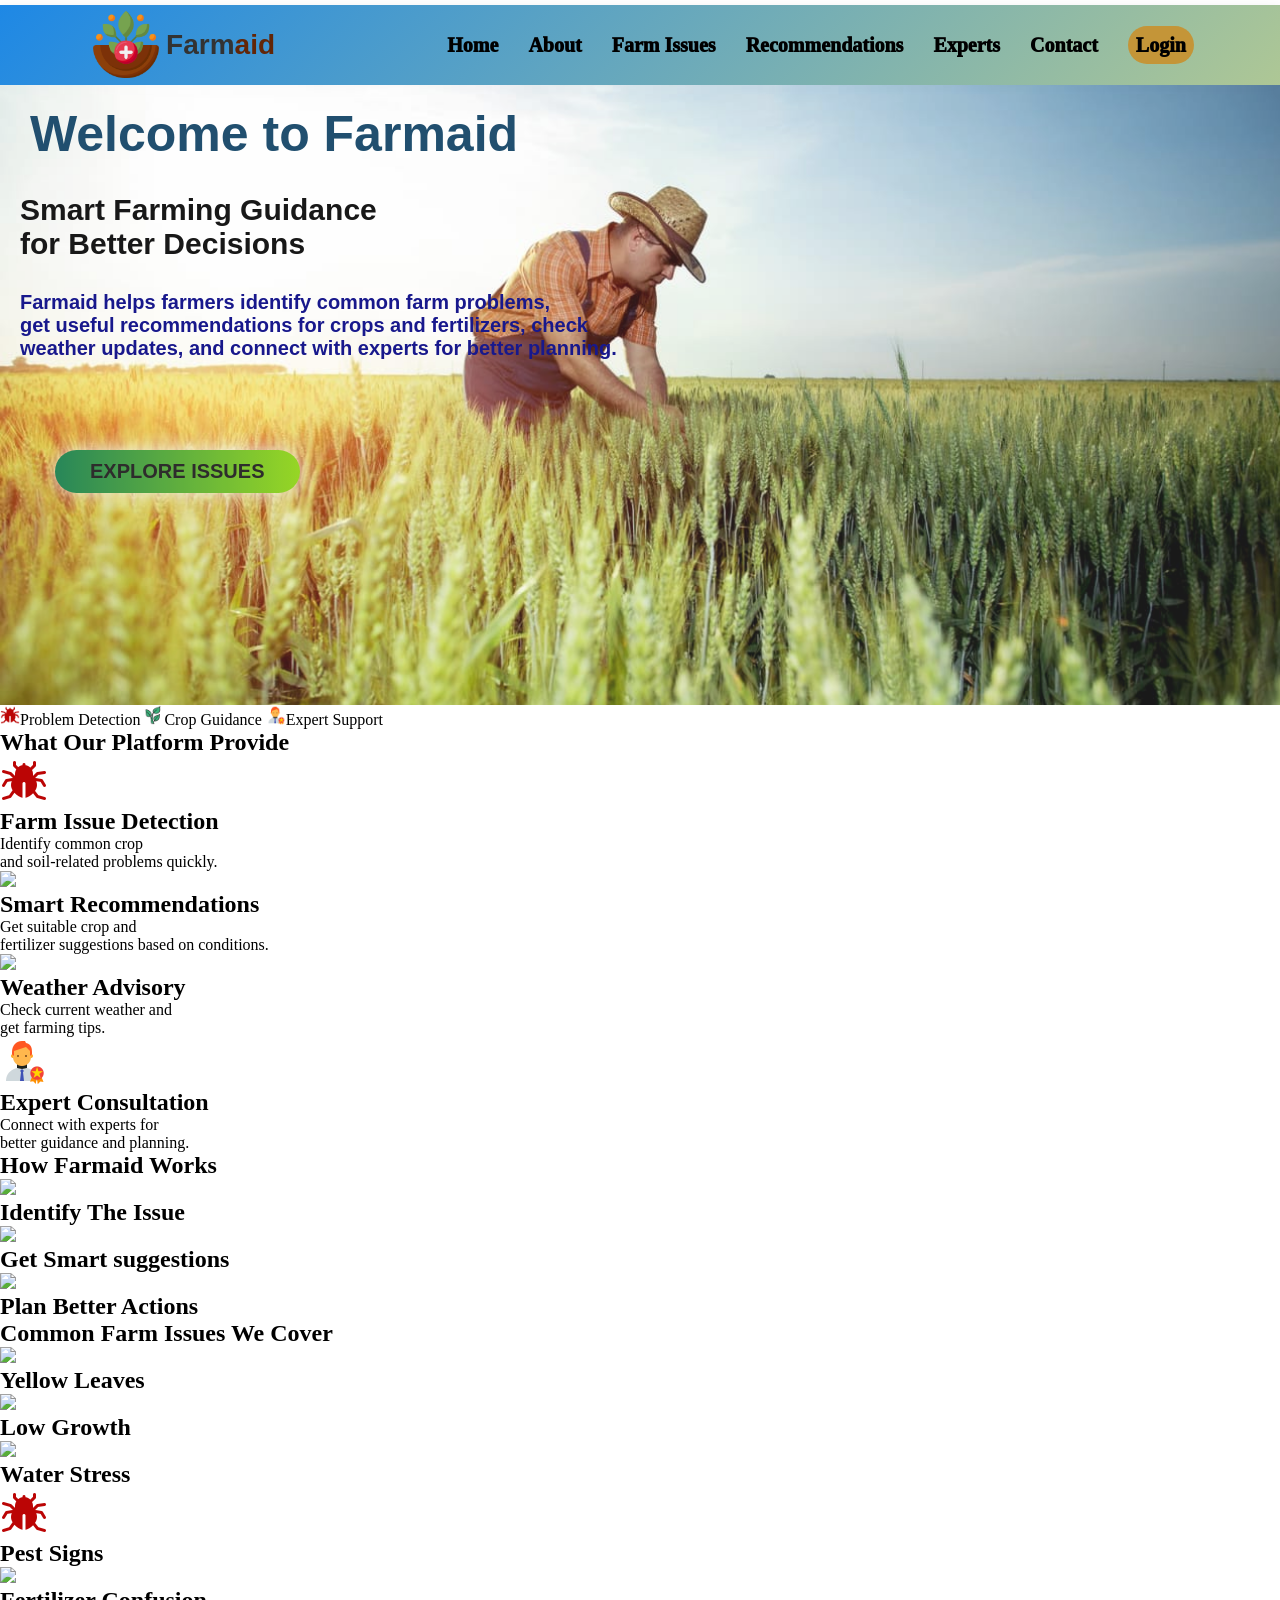
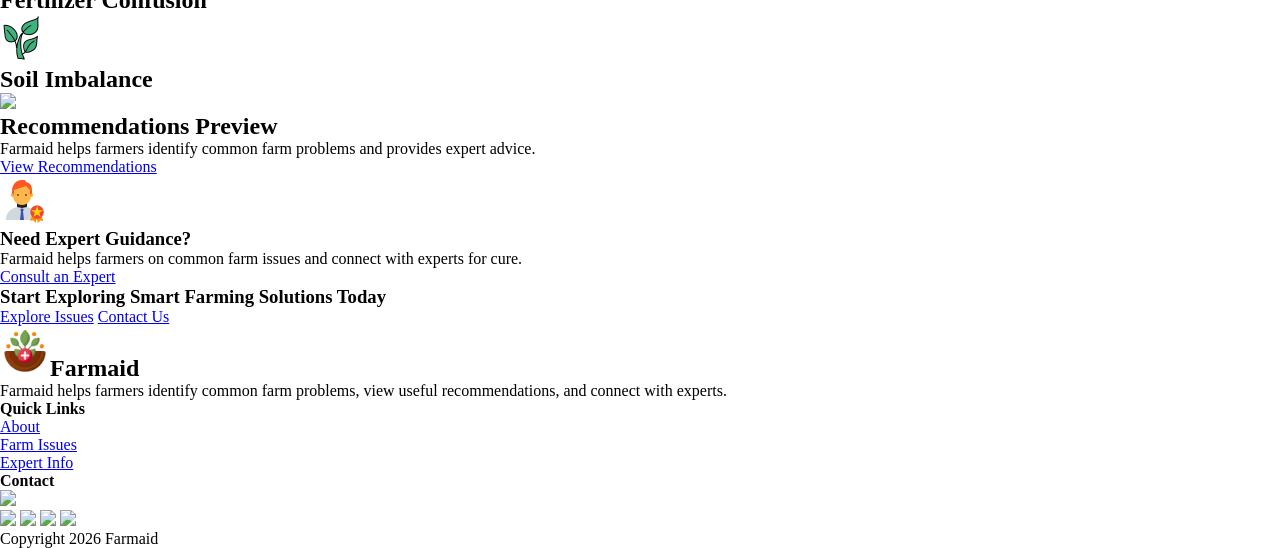
==== index.html @ e4879ac2 "correct recommendation page" ====
<!DOCTYPE html>
<html>

<head>

    <title>Home</title>
    <link rel="stylesheet" href="./css/navbar.css">
    <link rel="stylesheet" href="./css/style.css">
</head>

<body>
    <!--navbar code-->
    <div class="main-container">
        <div class="lmg-contanair"><img src="./images/logo-icon.png" alt="logo" class="main-logo-img">

            <span class="farm">Farm</span><span class="aid">aid</span>
        </div>
        <div class="nav-menu">
            <a href="./index.html" class="menu">Home</a>
            <a href="././pages/about.html" class="menu">About</a>
            <a href="././pages/farmissue.html" class="menu">Farm Issues</a>
            <a href="././pages/recommendation.html" class="menu">Recommendations</a>
           
            <a href="./expert.html" class="menu">Experts</a>
            <a href="./contact.html" class="menu">Contact</a>

            <a href="./login.html" class="menu"><span class="lgin">Login</span></a>

        </div>
    </div>
    <div>
        <!--bacground img+data code-->
        <div class="main-hero-section">
            <h2 class="wlcome-heading">Welcome to Farmaid</h2>
            <h1 class="sub-heading">Smart Farming Guidance<br> for Better Decisions</h1>
            <p class="para1">Farmaid helps farmers identify common farm problems,<br> get useful recommendations for
                crops and fertilizers, check<br> weather updates, and connect with experts for better planning.</p>
            <div class="btns"><a href="./pages/farmissue.html" class="clicable-btn"><button class="issue-btn"
                        class="btn-grad">Explore Issues</button></a>
                
            </div>

        </div>
        <!--small cards code-->
        <div class="highlighted-text-container">
            <span class="high-text"><img src="./images/bug-icon.png" height="20px">Problem Detection</span>
            <span class="high-text"><img src="./images/plant-icon.png" height="20px">Crop Guidance</span>
           
           <span class="high-text"><img src="./images/expert-icon.png" height="20px">Expert Support</span>

            </span>
        </div>
        <div>

            <!--what olatfrim peivide section code

            -->
            <section>
                <h2 class="platform-hrading">What Our Platform Provide</h2>
            </section>
            <div class="platform-heading-data">
                <div class="sub-card1">
                    <img src="./images/bug-icon.png">
                    <h2> Farm Issue Detection</h2>
                    <p>Identify common crop <br>and soil-related problems quickly.</p>
                </div>
                <div class="sub-card1">
                    <img src="./images/plant-pot-icon.png">
                    <h2>Smart Recommendations</h2>
                    <p>
                        Get suitable crop and <br>fertilizer suggestions based on conditions.
                    </p>
                </div>
                <div class="sub-card1">
                    <img src="./images/cloud-sun-icon.png">
                    <h2>
                        Weather Advisory

                    </h2>
                    <p>Check current weather and <br>get farming tips.</p>
                </div>
                <div class="sub-card1">
                    <img src="./images/expert-icon.png">
                    <h2>
                        Expert Consultation

                    </h2>
                    <p>Connect with experts for <br>better guidance and planning.</p>
                </div>

            </div>

        </div>
        <!--how work  our website section-->
        <section>
            <h2 class="second-heading">How Farmaid Works</h2>
        </section>
        <div class="steps-contanair">
            <div class="stpes-cards">
                <img src="./images/serchglass-icon.png">
                <h2>Identify The Issue</h2>
            </div>
            <div class="stpes-cards">
                <img src="./images/checkbox-icon.png" height="48px">
                <h2>Get Smart suggestions</h2>
            </div>
            <div class="stpes-cards">
                <img src="./images/calendar-icon.png" height="48px">
                <h2>Plan Better Actions</h2>
            </div>
        </div>

        <!--farm issue cover code-->
        <section >
    <h2 class="section-heading">Common Farm Issues We Cover</h2></section>
    <div class="isuue-contanair">
        <div class="stpes-cards">
            <div class="issue-icon"><img src="./images/leaf-icon.png"></div>
            <h2>Yellow Leaves</h2>
        </div>
        <div class="stpes-cards">
            <div class="issue-icon"><img src="./images/plant-pot-icon.png"></i></div>
            <h2>Low Growth</h2>
        </div>
        <div class="stpes-cards">
            <div class="issue-icon"><img src="./images/water-droplets-icon.png"></i></div>
            <h2>Water Stress</h2>
        </div>
        <div class="stpes-cards">
            <div class="issue-icon"><img src="./images/bug-icon.png"></i></div>
            <h2>Pest Signs</h2>
        </div>
        <div class="stpes-cards">
            <div class="issue-icon"><img src="./images/fertilizer-bag-icon.png"></i></div>
            <h2>Fertilizer Confusion</h2>
        </div>
        <div class="stpes-cards">
            <div class="issue-icon"><img src="./images/plant-icon.png" height="48px"></i></div>
            <h2>Soil Imbalance</h2>
        </div>
    </div>
    <!--reccomndation preview section-->
<section class="recommendations-preview">
    <div class="recommendation-card">
        <div class="rec-left">
            <div class="rec-icon">
                <img src="./images/recommndation-icon.png"> </div>
            <div class="rec-text">
                <h2 class="rcom-prewi-heading">Recommendations Preview</h2>
                <p>Farmaid helps farmers identify common farm problems and provides expert advice.</p>
            </div>
        </div>
        <div class="rec-right">
            <a href="./pages/recommendation.html" class="view-btn">View Recommendations</a>
        </div>
    </div>
</section>

<!--expert prewie card-->

<section class="expert-preview">
    <div class="expert-card">
        <div class="exp-left">
            <div class="exp-icon">
                <img src="./images/expert-icon.png"></div>
            <div class="exp-text">
                <h3 class="expert-head">Need Expert Guidance?</h3>
                <p>Farmaid helps farmers on common farm issues and connect with experts for cure.</p>
            </div>
        </div>
        <div class="exp-right">
            <a href="./pages/expert.html" class="consult-btn">Consult an Expert</a>
        </div>
    </div>
</section>



<!--footer-->

<section class="footer-cta">
    
    <h3>Start Exploring Smart Farming Solutions Today</h3>
    <div class="cta-buttons">
        <a href="./pages/farmissue.html" class="btn-explore">Explore Issues</a>
        <a href="./pages/contact.html" class="btn-contact">Contact Us</a>
    </div>
</section>

<footer class="main-footer">
    <div class="footer-container">
        <div class="footer-col">
           
            <h2 class="footer-logo">  <img src="./images/logo-icon.png" height="50px">Farmaid</h2>
            <p>Farmaid helps farmers identify common farm problems, view useful recommendations, and connect with experts.</p>
        </div>

        <div class="footer-col">
            <h4>Quick Links</h4>
            <ul>
                <li><a href="./pages/about.html">About</a></li>
                <li><a href="./pages/farmissue.html">Farm Issues</a></li>
                <li><a href="./pages/expert.html">Expert Info</a></li>
            </ul>
        </div>

        <div class="footer-col">
            <h4>Contact</h4>
            <p class="email"><a href="mailto:Farmaid@gmail.com" target="_blank" ><img src="./images/mail-icon.png"></a></p>
            

            <div class="social-icons">
                <a href="https://www.facebook.com" target="_blank"><img src="./images/facebook-icon.png"></a>
                <a href="https://in.linkedin.com" target="_blank"><img src="./images/linkedin-icon.png"></a>
                <a href="https:/https://www.instagram.com/" target="_blank"><img src="./images/insta-icon.png"></a>
                <a href="https://twitter.com" target="_blank"><img src="./images/twitter-icon.png "></a>
            </div>
        </div>
    </div>
    <div class="footer-bottom">
        <p> Copyright 2026 Farmaid


        </p>
    </div>
</footer>


</body>

</html>
---- css/navbar.css ----
.main-container {
    display: flex;
    flex-direction: row;
    justify-content: space-around;
    align-items: center;
    background: linear-gradient(135deg, #1E88E5 0%, #aec795 100%);
    box-shadow: 0 4px 12px rgba(23, 19, 19, 0.1);

    margin-top: 5px;



}

.lmg-contanair {
    display: flex;
    flex-direction: row;
    align-items: center;

}


.main-logo-img {

    height: 80px;
    width: 80px;

}

.nav-menu {
    display: flex;
    flex-direction: row;
    gap: 30px;

}

.farm {

    font-weight: 600;
    font-size: 28px;
    font-family: 'poppins', sans-serif;
    color: #333;
}

.aid {
    font-size: 28px;
    color: rgb(98, 38, 8);
    font-weight: 600;
    font-family: 'poppins', sans-serif;
}

.menu {
    text-decoration: none;
    font-size: 20px;
    color: black;
    font-weight: 1000;
}

.lgin {
    background-color: rgb(196, 149, 56);
    border-radius: 30px;
    padding: 8px;

}
---- css/style.css ----
*{
    margin: 0;
    padding: 0;
}

.main-hero-section{
    background-image: url(./../images/farmer-home-img2.jpeg);
    background-size: cover;
    background-position: center;
    height: 60vh;
    width: 100%;
    opacity: 0.9;
    padding-left: 10px;
    padding-bottom: 80px;

}
.wlcome-heading{

   font-family:'poppins',sans-serif;
    padding-top: 20px;
    padding-left: 20px;
    color: rgb(9, 61, 96);
    font-size: 50px;
    padding-bottom: 30px;
}
.sub-heading{
    padding-bottom: 30px;
    padding-left: 10px;
    font-size: 30px;
    font-family: 'poppins',sans-serif;
}
.para1{
    padding-bottom: 80px;
    font-size: 20px;
     padding-left: 10px;
    font-weight: 600;
    font-family: 'poppins',sans-serif;
    color: navy;
}
.issue-btn{
margin-left: 50px;
}
.weather-btn{
    margin-left: 50px;
    
}
.btns{
    margin-left: 40px;
    
}
.issue-btn{
  background-image: linear-gradient(to right, #117a47 0%, #8ed40c 51%, #0dc6cc 100%);
}

.issue-btn {
  margin: 10px;
  padding: 10px 35px;
  text-align: center;
  text-transform: uppercase;
  transition: 0.5s;
  background-size: 200% auto;
  color: rgb(24, 22, 22);
  box-shadow: 0 0 20px #eee;
  border-radius: 50px;
  display: inline;
  outline: none;
  border: none;
  margin-right: 30px;
  font-size: 20px;
  margin-left: 5px;
  font-weight: 600;
}

.issue-btn:hover {
  background-position: right center;
  color: #fff;
  text-decoration: none;
}

.weather-btn{
  background-image: linear-gradient(to right, #c1c5b1 0%, #3e1dd5 51%, #414d0b 100%);
}

.weather-btn {
  margin: 10px;
  padding: 10px 35px;
  text-align: center;
  text-transform: uppercase;
  transition: 0.5s;
  background-size: 200% auto;
  color: rgb(8, 7, 7);
  box-shadow: 0 0 20px #eee;
  border-radius: 50px;
  display: inline;
  outline: none;
  border: none;
  font-weight: 600;
  font-size: 20px;
}

.weather-btn:hover {
  background-position: right center;
  color: #fff;
  text-decoration: none;
}
.clicable-btn{
    text-decoration: none;
}
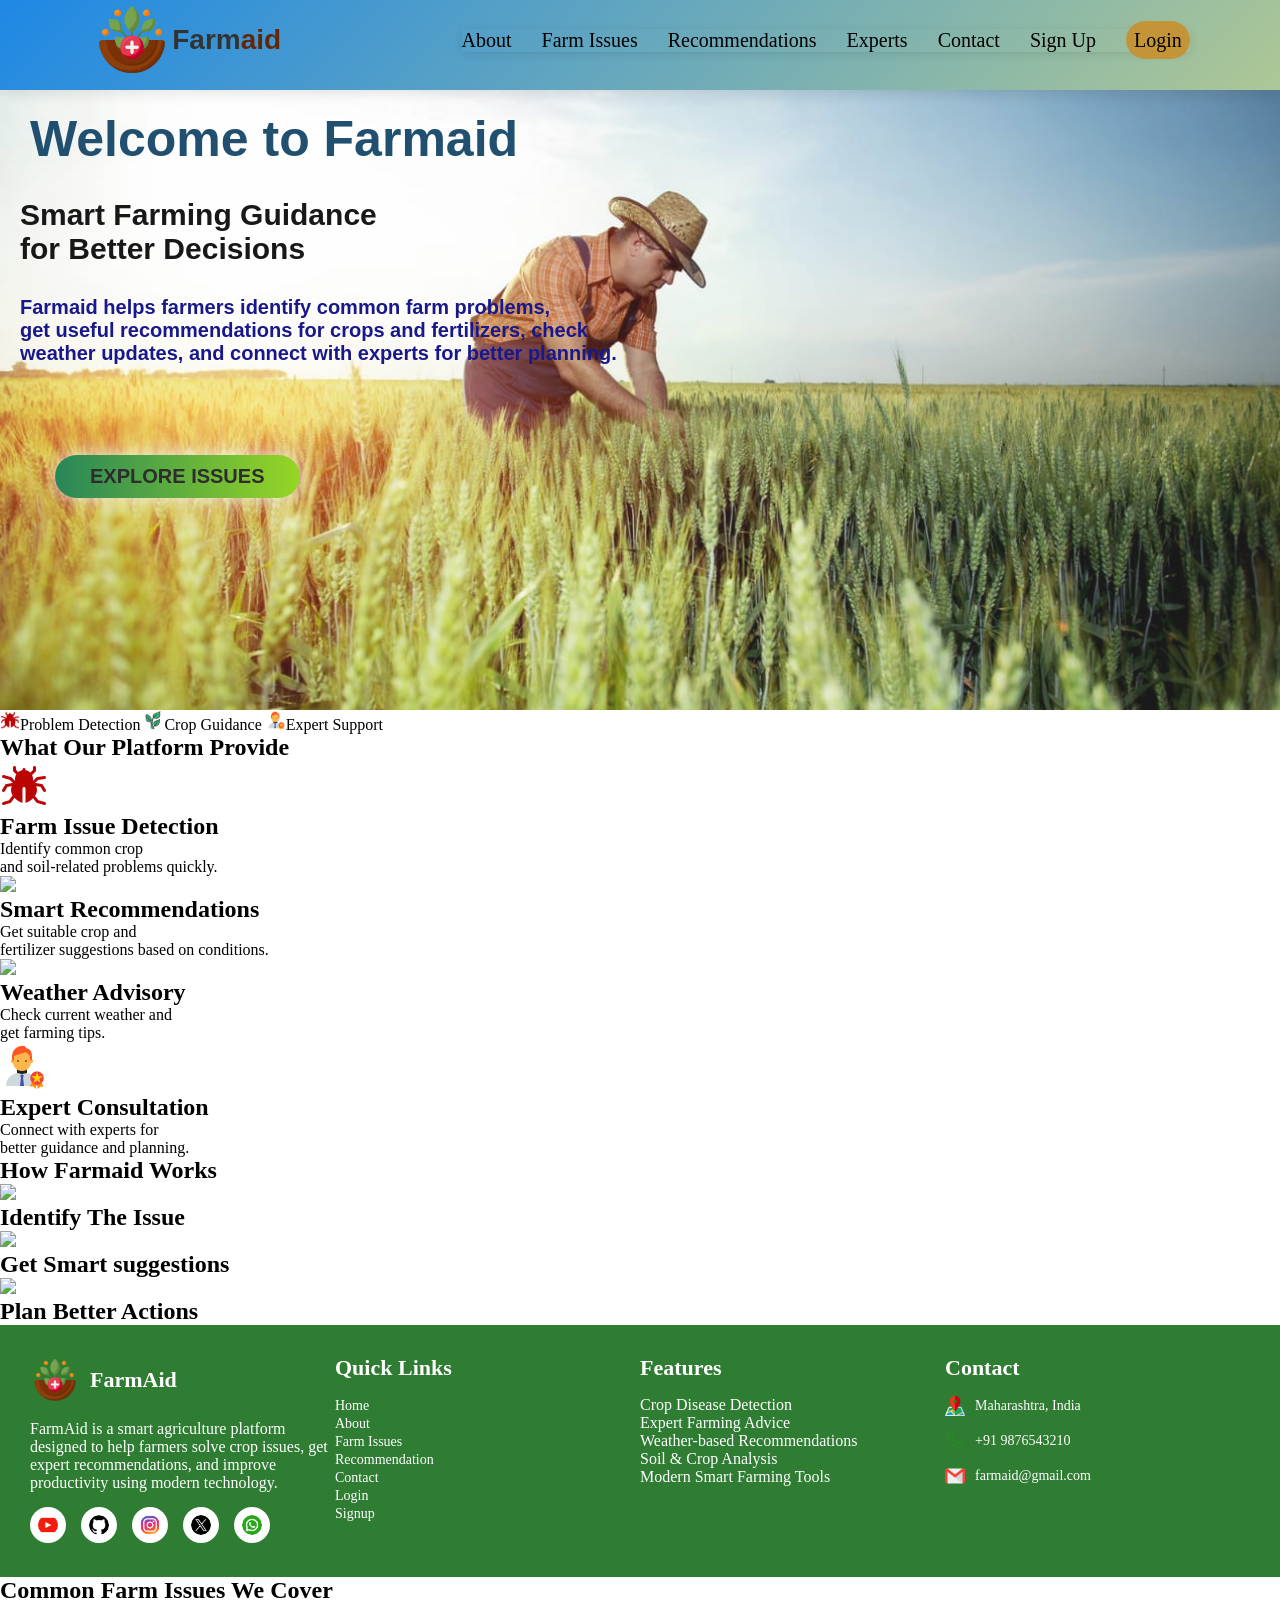
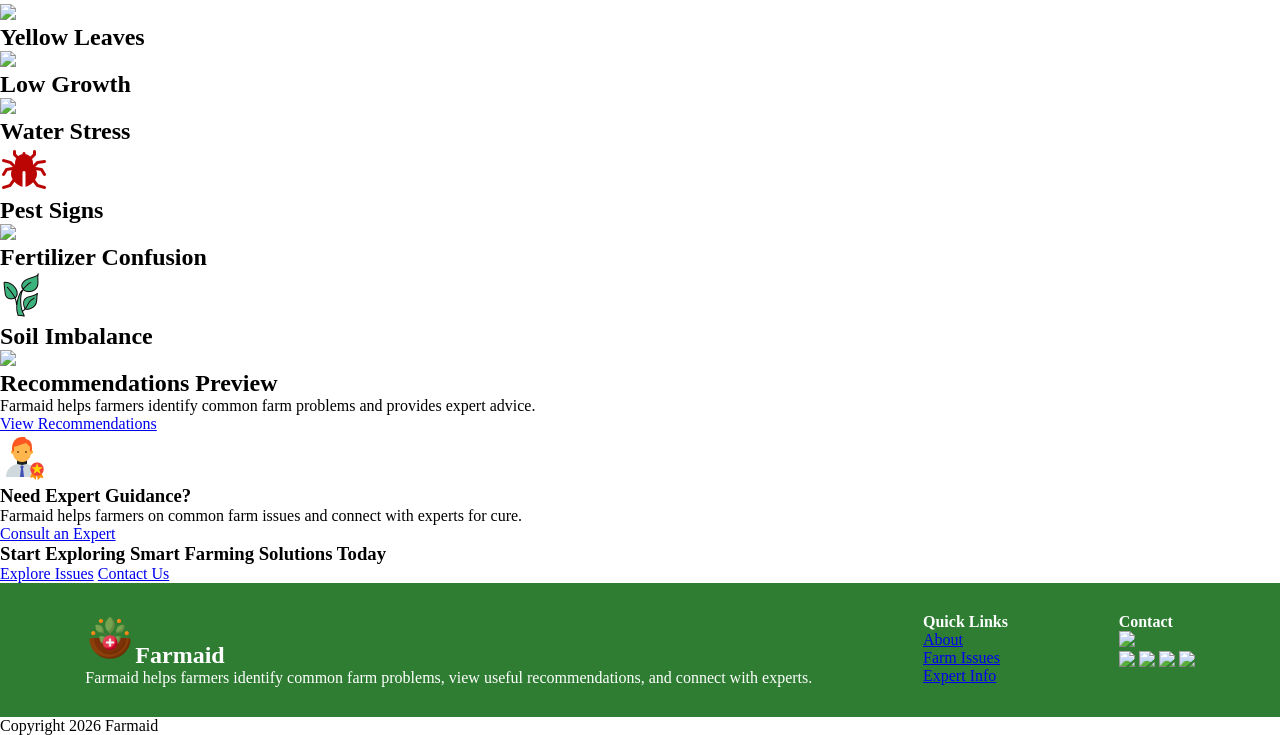
==== commit 656f7052: "resolved conflict in index nd navbar file" ====
--- a/index.html
+++ b/index.html
@@ -6,6 +6,7 @@
     <title>Home</title>
     <link rel="stylesheet" href="./css/navbar.css">
     <link rel="stylesheet" href="./css/style.css">
+    <link rel="stylesheet" href="./css/footer.css">
 </head>
 
 <body>
@@ -14,17 +15,21 @@
         <div class="lmg-contanair"><img src="./images/logo-icon.png" alt="logo" class="main-logo-img">
 
             <span class="farm">Farm</span><span class="aid">aid</span>
-        </div>
+
+     </div>
         <div class="nav-menu">
-            <a href="./index.html" class="menu">Home</a>
-            <a href="././pages/about.html" class="menu">About</a>
-            <a href="././pages/farmissue.html" class="menu">Farm Issues</a>
-            <a href="././pages/recommendation.html" class="menu">Recommendations</a>
-           
-            <a href="./expert.html" class="menu">Experts</a>
-            <a href="./contact.html" class="menu">Contact</a>
-
-            <a href="./login.html" class="menu"><span class="lgin">Login</span></a>
+           
+
+           
+            <a href="./pages/about.html" class="menu">About</a>
+            <a href="./pages/farmissue.html" class="menu">Farm Issues</a>
+            <a href="./pages/recommendation.html" class="menu">Recommendations</a>
+            <a href="./pages/expert.html" class="menu">Experts</a>
+            <a href="./pages/contact.html" class="menu">Contact</a>
+             <a href="./pages/sign-up.html" class="menu">Sign Up</a>
+            <a href="././pages/login.html" class="menu"><span class="lgin">Login</span></a>
+           
+     
 
         </div>
     </div>
@@ -109,6 +114,106 @@
                 <h2>Plan Better Actions</h2>
             </div>
         </div>
+        <!-- FOOTER START -->
+<div class="footer-container">
+
+    <!-- SECTION 1 -->
+    <div class="footer-section-1">
+        <div class="logo-container">
+            <img src="./images/logo-icon.png" alt="logo" height="50px">
+            <b class="project-name">FarmAid</b>
+        </div>
+
+        <span>
+            FarmAid is a smart agriculture platform designed to help farmers solve crop issues,
+            get expert recommendations, and improve productivity using modern technology.
+        </span>
+
+        <div class="social-icon-container">
+
+            <a href="#" target="_blank">
+                <img src="./images/youtube.png" class="social-icon">
+            </a>
+
+            <a href="#" target="_blank">
+                <img src="./images/github.png" class="social-icon">
+            </a>
+
+            <a href="#" target="_blank">
+                <img src="./images/instagram.png" class="social-icon">
+            </a>
+
+            <a href="#" target="_blank">
+                <img src="./images/twitter.png" class="social-icon">
+            </a>
+
+            <a href="#" target="_blank">
+                <img src="./images/whatsapp.png" class="social-icon">
+            </a>
+
+        </div>
+    </div>
+
+    <!-- SECTION 2 -->
+    <div class="footer-section-2">
+        <b class="project-name">Quick Links</b>
+
+        <ul>
+            <li><a href="./index.html" class="menu-subitem">Home</a></li>
+            <li><a href="./pages/about.html" class="menu-subitem">About</a></li>
+            <li><a href="./pages/farmissue.html" class="menu-subitem">Farm Issues</a></li>
+            <li><a href="./pages/recommendation.html" class="menu-subitem">Recommendation</a></li>
+            <li><a href="./pages/contact.html" class="menu-subitem">Contact</a></li>
+            <li><a href="./pages/login.html" class="menu-subitem">Login</a></li>
+            <li><a href="./pages/signup.html" class="menu-subitem">Signup</a></li>
+        </ul>
+    </div>
+
+    <!-- SECTION 3 -->
+    <div class="footer-section-3">
+        <b class="project-name">Features</b>
+
+        <ul>
+            <li>Crop Disease Detection</li>
+            <li>Expert Farming Advice</li>
+            <li>Weather-based Recommendations</li>
+            <li>Soil & Crop Analysis</li>
+            <li>Modern Smart Farming Tools</li>
+        </ul>
+    </div>
+
+<!-- SECTION 4 -->
+    <div class="footer-section-4">
+        <b class="project-name">Contact</b>
+
+        <div class="contact-item">
+            <img src="./images/map.png" height="20px">
+            <a href="#" class="menu-subitem">
+                Maharashtra, India
+            </a>
+        </div>
+
+        <div class="contact-item">
+            <img src="./images/call.png" height="20px">
+            <a href="tel:+919876543210" class="menu-subitem">
+                +91 9876543210
+            </a>
+        </div>
+
+        <div class="contact-item">
+            <img src="./images/gmail.png" height="20px">
+            <a href="mailto:farmaid@gmail.com" class="menu-subitem">
+                farmaid@gmail.com
+            </a>
+        </div>
+
+    </div>
+
+</div>
+<!-- FOOTER END -->
+
+
+
 
         <!--farm issue cover code-->
         <section >
@@ -228,4 +333,4 @@
 
 </body>
 
-</html>+</html>
--- a/css/navbar.css
+++ b/css/navbar.css
@@ -1,64 +1,148 @@
-.main-container {
-    display: flex;
-    flex-direction: row;
-    justify-content: space-around;
-    align-items: center;
-    background: linear-gradient(135deg, #1E88E5 0%, #aec795 100%);
-    box-shadow: 0 4px 12px rgba(23, 19, 19, 0.1);
+.main-container{
+display: flex;
+flex-direction: row;
+justify-content: space-around;
+align-items: center;
+background:linear-gradient(135deg, #1E88E5 0%,#aec795 100%);
+box-shadow: 0 4px 12px rgba(23, 19, 19, 0.1);
 
-    margin-top: 5px;
-
+margin-top: 0;
+position: sticky;
+top: 0;
+z-index: 1000;
+padding-bottom:10px ;
+height: auto;
 
 
 }
-
-.lmg-contanair {
+.lmg-contanair{
     display: flex;
     flex-direction: row;
     align-items: center;
+    padding-left: 2px;
+   
+}
+
+
+.main-logo-img{
+
+    height: 80px;
+     width: 80px;
+
+}
+.nav-menu{
+    display: flex;
+    flex-direction: row;
+    gap: 30px;
+    
+    box-shadow: 0  2px 10px rgba(0,0,0,0.1);
+
+
+}
+.menu:hover{
+    background-color:  rgb(196, 149, 56);
+   border-radius: 20px;
+    padding: 5px;
+    transition: 0.3s;
+    letter-spacing: -0.5px;
+    
 
 }
 
-
-.main-logo-img {
-
-    height: 80px;
-    width: 80px;
-
-}
-
-.nav-menu {
-    display: flex;
-    flex-direction: row;
-    gap: 30px;
-
-}
-
-.farm {
-
+.farm{
+    
     font-weight: 600;
     font-size: 28px;
-    font-family: 'poppins', sans-serif;
+    font-family:'poppins',sans-serif;
     color: #333;
 }
-
-.aid {
+.aid{
     font-size: 28px;
-    color: rgb(98, 38, 8);
+    color:rgb(98, 38, 8);
     font-weight: 600;
-    font-family: 'poppins', sans-serif;
+    font-family:'poppins',sans-serif;
 }
-
-.menu {
+.menu{
     text-decoration: none;
     font-size: 20px;
     color: black;
-    font-weight: 1000;
+    
+    
 }
-
-.lgin {
+.lgin{
     background-color: rgb(196, 149, 56);
     border-radius: 30px;
     padding: 8px;
+    
+}
 
-}+@media (max-width: 992px) {
+
+    .main-container{
+        flex-direction: column;
+        padding: 10px;
+        gap: 10px;
+    }
+
+    .main-logo-img{
+        height: 60px;
+        width: 60px;
+    }
+
+    .farm, .aid{
+        font-size: 24px;
+    }
+
+    .nav-menu{
+        flex-wrap: wrap;
+        justify-content: center;
+        gap: 15px;
+    }
+
+    .menu{
+        font-size: 18px;
+    }
+}
+
+
+@media (max-width: 576px) {
+
+    .main-container{
+        flex-direction: column;
+        text-align: center;
+    }
+
+    .lmg-contanair{
+        justify-content: center;
+    }
+
+    .main-logo-img{
+        height: 50px;
+        width: 50px;
+    }
+
+    .farm, .aid{
+        font-size: 20px;
+    }
+
+    .nav-menu{
+        flex-direction: column;
+        align-items: center;
+        gap: 10px;
+        width: 100%;
+    }
+
+    .menu{
+        font-size: 16px;
+        width: 100%;
+        padding: 8px;
+    }
+
+    .menu:hover{
+        width: 80%;
+    }
+
+    .lgin{
+        padding: 6px 12px;
+    }
+}
--- a/css/footer.css
+++ b/css/footer.css
@@ -0,0 +1,90 @@
+/* FOOTER */
+.footer-container {
+    display: flex;
+    justify-content: space-around;
+    padding: 30px;
+    background-color: #2e7d32;
+    color: white;
+}
+
+/* SECTIONS */
+.footer-section-1,
+.footer-section-2,
+.footer-section-3,
+.footer-section-4 {
+    display: flex;
+    flex-direction: column;
+    gap: 15px;
+    width: 25%;
+}
+
+/* LOGO */
+.logo-container {
+    display: flex;
+    align-items: center;
+    gap: 10px;
+}
+
+.project-name {
+    font-size: 22px;
+}
+
+/* SOCIAL ICONS */
+.social-icon-container {
+    display: flex;
+    gap: 15px;
+}
+
+.social-icon {
+    height: 20px;
+    width: 20px;
+    background-color: white;
+    padding: 8px;
+    border-radius: 50%;
+    cursor: pointer;
+}
+
+/* LINKS */
+.menu-subitem {
+    text-decoration: none;
+    color: white;
+    font-size: 14px;
+}
+
+ul {
+    list-style: none;
+    padding: 0;
+}
+
+/* CONTACT */
+.contact-item {
+    display: flex;
+    align-items: center;
+    gap: 10px;
+}
+
+/* RESPONSIVE */
+@media (max-width: 768px) {
+
+    .footer-container {
+        flex-direction: column;
+        gap: 25px;
+        text-align: center;
+    }
+
+    .footer-section-1,
+    .footer-section-2,
+    .footer-section-3,
+    .footer-section-4 {
+        width: 100%;
+        align-items: center;
+    }
+
+    .logo-container {
+        justify-content: center;
+    }
+
+    .contact-item {
+        justify-content: center;
+    }
+}
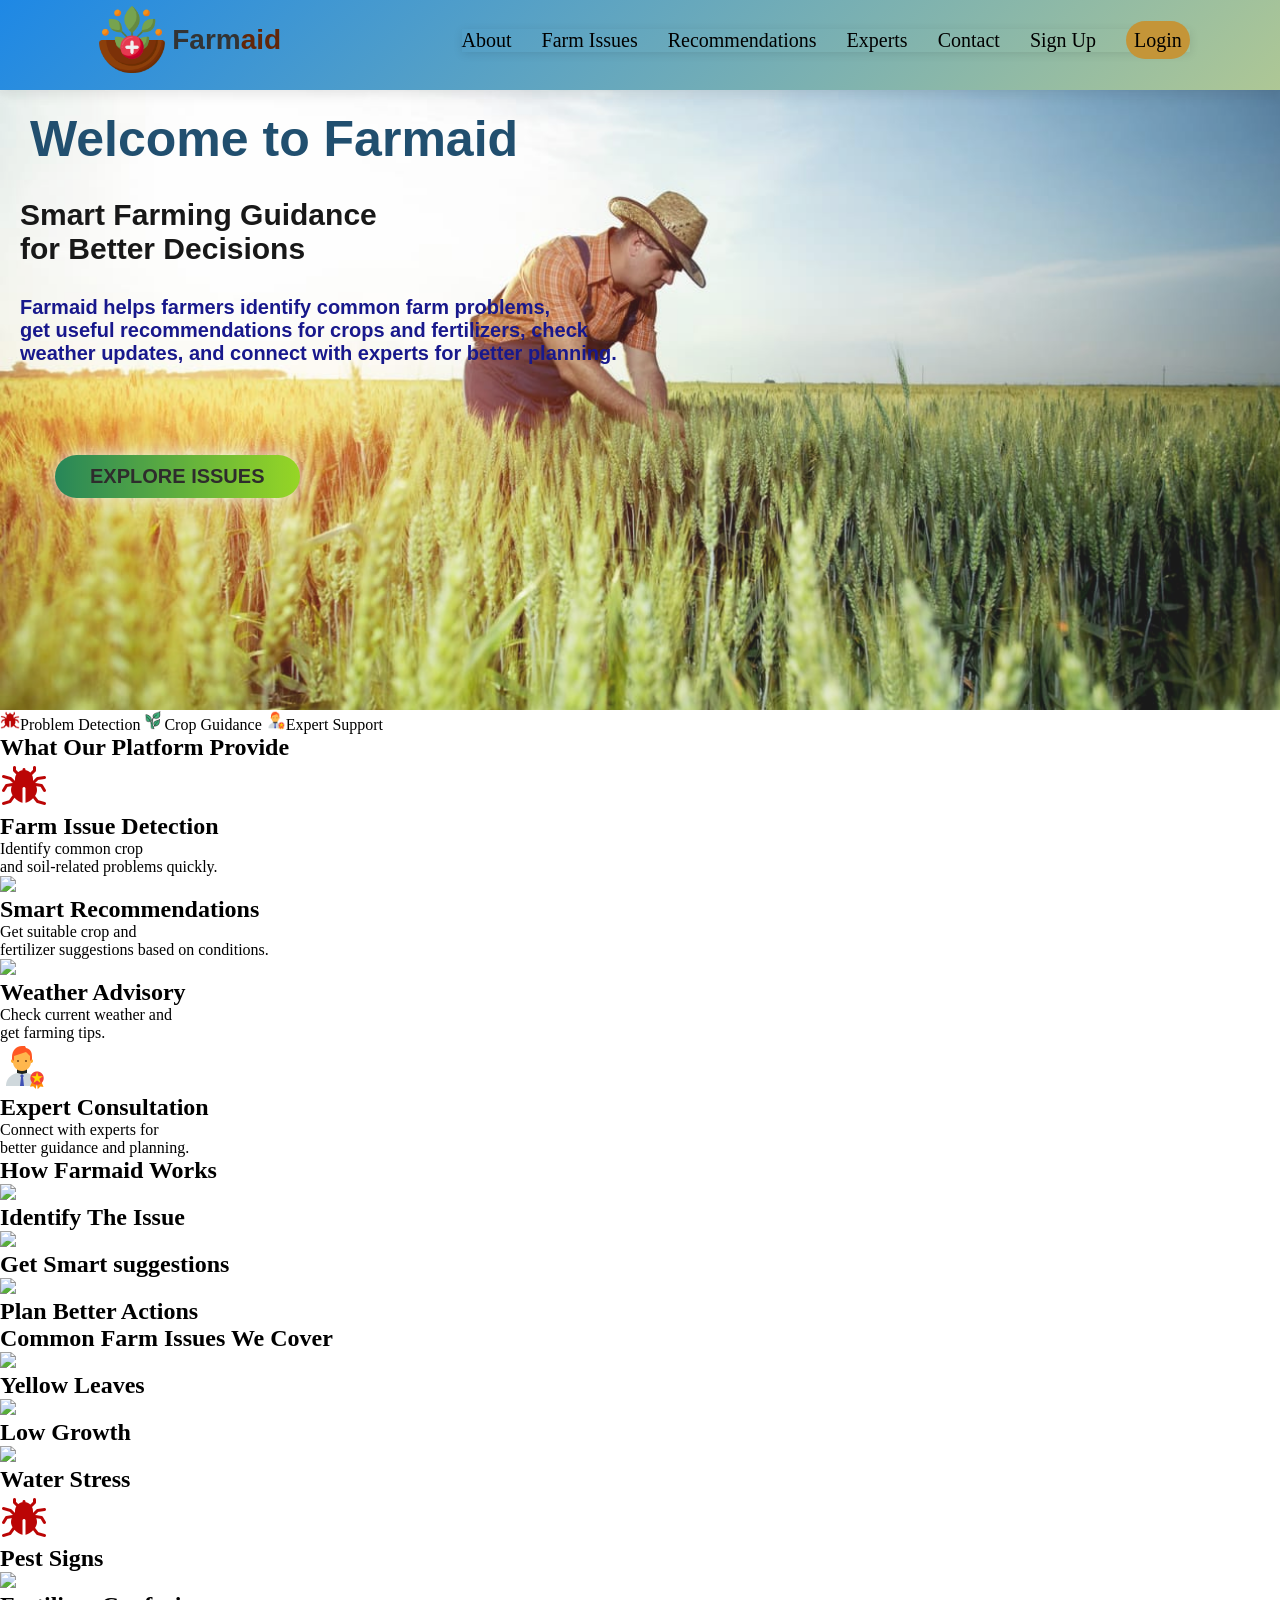
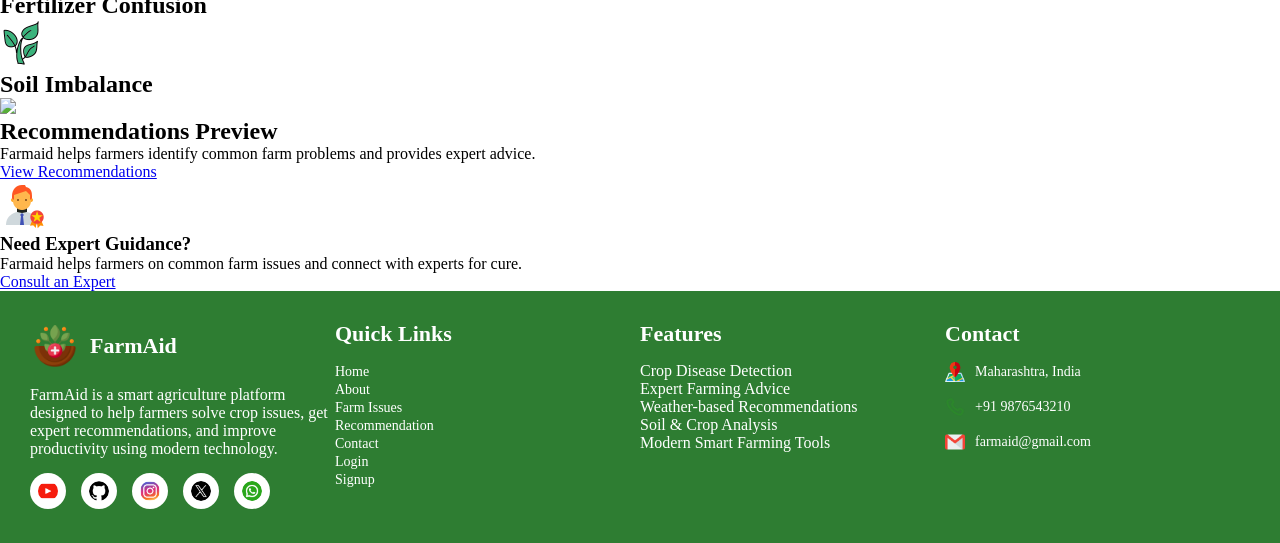
==== commit e494f7b2: "change button color" ====
--- a/index.html
+++ b/index.html
@@ -16,20 +16,20 @@
 
             <span class="farm">Farm</span><span class="aid">aid</span>
 
-     </div>
+        </div>
         <div class="nav-menu">
-           
-
-           
+
+
+
             <a href="./pages/about.html" class="menu">About</a>
             <a href="./pages/farmissue.html" class="menu">Farm Issues</a>
             <a href="./pages/recommendation.html" class="menu">Recommendations</a>
             <a href="./pages/expert.html" class="menu">Experts</a>
             <a href="./pages/contact.html" class="menu">Contact</a>
-             <a href="./pages/sign-up.html" class="menu">Sign Up</a>
+            <a href="./pages/sign-up.html" class="menu">Sign Up</a>
             <a href="././pages/login.html" class="menu"><span class="lgin">Login</span></a>
-           
-     
+
+
 
         </div>
     </div>
@@ -42,7 +42,7 @@
                 crops and fertilizers, check<br> weather updates, and connect with experts for better planning.</p>
             <div class="btns"><a href="./pages/farmissue.html" class="clicable-btn"><button class="issue-btn"
                         class="btn-grad">Explore Issues</button></a>
-                
+
             </div>
 
         </div>
@@ -50,8 +50,8 @@
         <div class="highlighted-text-container">
             <span class="high-text"><img src="./images/bug-icon.png" height="20px">Problem Detection</span>
             <span class="high-text"><img src="./images/plant-icon.png" height="20px">Crop Guidance</span>
-           
-           <span class="high-text"><img src="./images/expert-icon.png" height="20px">Expert Support</span>
+
+            <span class="high-text"><img src="./images/expert-icon.png" height="20px">Expert Support</span>
 
             </span>
         </div>
@@ -114,223 +114,184 @@
                 <h2>Plan Better Actions</h2>
             </div>
         </div>
+
+
+        
+        <!-- FOOTER END -->
+
+
+
+
+        <!--farm issue cover code-->
+        <section>
+            <h2 class="section-heading">Common Farm Issues We Cover</h2>
+        </section>
+        <div class="isuue-contanair">
+            <div class="stpes-cards">
+                <div class="issue-icon"><img src="./images/leaf-icon.png"></div>
+                <h2>Yellow Leaves</h2>
+            </div>
+            <div class="stpes-cards">
+                <div class="issue-icon"><img src="./images/plant-pot-icon.png"></i></div>
+                <h2>Low Growth</h2>
+            </div>
+            <div class="stpes-cards">
+                <div class="issue-icon"><img src="./images/water-droplets-icon.png"></i></div>
+                <h2>Water Stress</h2>
+            </div>
+            <div class="stpes-cards">
+                <div class="issue-icon"><img src="./images/bug-icon.png"></i></div>
+                <h2>Pest Signs</h2>
+            </div>
+            <div class="stpes-cards">
+                <div class="issue-icon"><img src="./images/fertilizer-bag-icon.png"></i></div>
+                <h2>Fertilizer Confusion</h2>
+            </div>
+            <div class="stpes-cards">
+                <div class="issue-icon"><img src="./images/plant-icon.png" height="48px"></i></div>
+                <h2>Soil Imbalance</h2>
+            </div>
+        </div>
+        <!--reccomndation preview section-->
+        <section class="recommendations-preview">
+            <div class="recommendation-card">
+                <div class="rec-left">
+                    <div class="rec-icon">
+                        <img src="./images/recommndation-icon.png">
+                    </div>
+                    <div class="rec-text">
+                        <h2 class="rcom-prewi-heading">Recommendations Preview</h2>
+                        <p>Farmaid helps farmers identify common farm problems and provides expert advice.</p>
+                    </div>
+                </div>
+                <div class="rec-right">
+                    <a href="./pages/recommendation.html" class="view-btn">View Recommendations</a>
+                </div>
+            </div>
+        </section>
+
+        <!--expert prewie card-->
+
+        <section class="expert-preview">
+            <div class="expert-card">
+                <div class="exp-left">
+                    <div class="exp-icon">
+                        <img src="./images/expert-icon.png">
+                    </div>
+                    <div class="exp-text">
+                        <h3 class="expert-head">Need Expert Guidance?</h3>
+                        <p>Farmaid helps farmers on common farm issues and connect with experts for cure.</p>
+                    </div>
+                </div>
+                <div class="exp-right">
+                    <a href="./pages/expert.html" class="consult-btn">Consult an Expert</a>
+                </div>
+            </div>
+        </section>
+
         <!-- FOOTER START -->
-<div class="footer-container">
-
-    <!-- SECTION 1 -->
-    <div class="footer-section-1">
-        <div class="logo-container">
-            <img src="./images/logo-icon.png" alt="logo" height="50px">
-            <b class="project-name">FarmAid</b>
-        </div>
-
-        <span>
-            FarmAid is a smart agriculture platform designed to help farmers solve crop issues,
-            get expert recommendations, and improve productivity using modern technology.
-        </span>
-
-        <div class="social-icon-container">
-
-            <a href="#" target="_blank">
-                <img src="./images/youtube.png" class="social-icon">
-            </a>
-
-            <a href="#" target="_blank">
-                <img src="./images/github.png" class="social-icon">
-            </a>
-
-            <a href="#" target="_blank">
-                <img src="./images/instagram.png" class="social-icon">
-            </a>
-
-            <a href="#" target="_blank">
-                <img src="./images/twitter.png" class="social-icon">
-            </a>
-
-            <a href="#" target="_blank">
-                <img src="./images/whatsapp.png" class="social-icon">
-            </a>
-
-        </div>
-    </div>
-
-    <!-- SECTION 2 -->
-    <div class="footer-section-2">
-        <b class="project-name">Quick Links</b>
-
-        <ul>
-            <li><a href="./index.html" class="menu-subitem">Home</a></li>
-            <li><a href="./pages/about.html" class="menu-subitem">About</a></li>
-            <li><a href="./pages/farmissue.html" class="menu-subitem">Farm Issues</a></li>
-            <li><a href="./pages/recommendation.html" class="menu-subitem">Recommendation</a></li>
-            <li><a href="./pages/contact.html" class="menu-subitem">Contact</a></li>
-            <li><a href="./pages/login.html" class="menu-subitem">Login</a></li>
-            <li><a href="./pages/signup.html" class="menu-subitem">Signup</a></li>
-        </ul>
-    </div>
-
-    <!-- SECTION 3 -->
-    <div class="footer-section-3">
-        <b class="project-name">Features</b>
-
-        <ul>
-            <li>Crop Disease Detection</li>
-            <li>Expert Farming Advice</li>
-            <li>Weather-based Recommendations</li>
-            <li>Soil & Crop Analysis</li>
-            <li>Modern Smart Farming Tools</li>
-        </ul>
-    </div>
-
-<!-- SECTION 4 -->
-    <div class="footer-section-4">
-        <b class="project-name">Contact</b>
-
-        <div class="contact-item">
-            <img src="./images/map.png" height="20px">
-            <a href="#" class="menu-subitem">
-                Maharashtra, India
-            </a>
-        </div>
-
-        <div class="contact-item">
-            <img src="./images/call.png" height="20px">
-            <a href="tel:+919876543210" class="menu-subitem">
-                +91 9876543210
-            </a>
-        </div>
-
-        <div class="contact-item">
-            <img src="./images/gmail.png" height="20px">
-            <a href="mailto:farmaid@gmail.com" class="menu-subitem">
-                farmaid@gmail.com
-            </a>
-        </div>
-
-    </div>
-
-</div>
-<!-- FOOTER END -->
-
-
-
-
-        <!--farm issue cover code-->
-        <section >
-    <h2 class="section-heading">Common Farm Issues We Cover</h2></section>
-    <div class="isuue-contanair">
-        <div class="stpes-cards">
-            <div class="issue-icon"><img src="./images/leaf-icon.png"></div>
-            <h2>Yellow Leaves</h2>
-        </div>
-        <div class="stpes-cards">
-            <div class="issue-icon"><img src="./images/plant-pot-icon.png"></i></div>
-            <h2>Low Growth</h2>
-        </div>
-        <div class="stpes-cards">
-            <div class="issue-icon"><img src="./images/water-droplets-icon.png"></i></div>
-            <h2>Water Stress</h2>
-        </div>
-        <div class="stpes-cards">
-            <div class="issue-icon"><img src="./images/bug-icon.png"></i></div>
-            <h2>Pest Signs</h2>
-        </div>
-        <div class="stpes-cards">
-            <div class="issue-icon"><img src="./images/fertilizer-bag-icon.png"></i></div>
-            <h2>Fertilizer Confusion</h2>
-        </div>
-        <div class="stpes-cards">
-            <div class="issue-icon"><img src="./images/plant-icon.png" height="48px"></i></div>
-            <h2>Soil Imbalance</h2>
-        </div>
-    </div>
-    <!--reccomndation preview section-->
-<section class="recommendations-preview">
-    <div class="recommendation-card">
-        <div class="rec-left">
-            <div class="rec-icon">
-                <img src="./images/recommndation-icon.png"> </div>
-            <div class="rec-text">
-                <h2 class="rcom-prewi-heading">Recommendations Preview</h2>
-                <p>Farmaid helps farmers identify common farm problems and provides expert advice.</p>
-            </div>
-        </div>
-        <div class="rec-right">
-            <a href="./pages/recommendation.html" class="view-btn">View Recommendations</a>
-        </div>
-    </div>
-</section>
-
-<!--expert prewie card-->
-
-<section class="expert-preview">
-    <div class="expert-card">
-        <div class="exp-left">
-            <div class="exp-icon">
-                <img src="./images/expert-icon.png"></div>
-            <div class="exp-text">
-                <h3 class="expert-head">Need Expert Guidance?</h3>
-                <p>Farmaid helps farmers on common farm issues and connect with experts for cure.</p>
-            </div>
-        </div>
-        <div class="exp-right">
-            <a href="./pages/expert.html" class="consult-btn">Consult an Expert</a>
-        </div>
-    </div>
-</section>
-
-
-
-<!--footer-->
-
-<section class="footer-cta">
-    
-    <h3>Start Exploring Smart Farming Solutions Today</h3>
-    <div class="cta-buttons">
-        <a href="./pages/farmissue.html" class="btn-explore">Explore Issues</a>
-        <a href="./pages/contact.html" class="btn-contact">Contact Us</a>
-    </div>
-</section>
-
-<footer class="main-footer">
-    <div class="footer-container">
-        <div class="footer-col">
-           
-            <h2 class="footer-logo">  <img src="./images/logo-icon.png" height="50px">Farmaid</h2>
-            <p>Farmaid helps farmers identify common farm problems, view useful recommendations, and connect with experts.</p>
-        </div>
-
-        <div class="footer-col">
-            <h4>Quick Links</h4>
-            <ul>
-                <li><a href="./pages/about.html">About</a></li>
-                <li><a href="./pages/farmissue.html">Farm Issues</a></li>
-                <li><a href="./pages/expert.html">Expert Info</a></li>
-            </ul>
-        </div>
-
-        <div class="footer-col">
-            <h4>Contact</h4>
-            <p class="email"><a href="mailto:Farmaid@gmail.com" target="_blank" ><img src="./images/mail-icon.png"></a></p>
-            
-
-            <div class="social-icons">
-                <a href="https://www.facebook.com" target="_blank"><img src="./images/facebook-icon.png"></a>
-                <a href="https://in.linkedin.com" target="_blank"><img src="./images/linkedin-icon.png"></a>
-                <a href="https:/https://www.instagram.com/" target="_blank"><img src="./images/insta-icon.png"></a>
-                <a href="https://twitter.com" target="_blank"><img src="./images/twitter-icon.png "></a>
-            </div>
-        </div>
-    </div>
-    <div class="footer-bottom">
-        <p> Copyright 2026 Farmaid
-
-
-        </p>
-    </div>
-</footer>
-
+         <div class="footer-box">
+        <div class="footer-container">
+
+            <!-- SECTION 1 -->
+            <div class="footer-section-1">
+                <div class="logo-container">
+                    <img src="./images/logo-icon.png" alt="logo" height="50px">
+                    <b class="project-name">FarmAid</b>
+                </div>
+
+                <span>
+                    FarmAid is a smart agriculture platform designed to help farmers solve crop issues,
+                    get expert recommendations, and improve productivity using modern technology.
+                </span>
+
+                <div class="social-icon-container">
+
+                    <a href="#" target="_blank">
+                        <img src="./images/youtube.png" class="social-icon" >
+                    </a>
+
+                    <a href="#" target="_blank">
+                        <img src="./images/github.png" class="social-icon">
+                    </a>
+
+                    <a href="#" target="_blank">
+                        <img src="./images/instagram.png" class="social-icon">
+                    </a>
+
+                    <a href="#" target="_blank">
+                        <img src="./images/twitter.png" class="social-icon">
+                    </a>
+
+                    <a href="#" target="_blank">
+                        <img src="./images/whatsapp.png" class="social-icon">
+                    </a>
+
+                </div>
+            </div>
+
+            <!-- SECTION 2 -->
+            <div class="footer-section-2">
+                <b class="project-name">Quick Links</b>
+
+                <ul>
+                    <li><a href="./index.html" class="menu-subitem">Home</a></li>
+                    <li><a href="./pages/about.html" class="menu-subitem">About</a></li>
+                    <li><a href="./pages/farmissue.html" class="menu-subitem">Farm Issues</a></li>
+                    <li><a href="./pages/recommendation.html" class="menu-subitem">Recommendation</a></li>
+                    <li><a href="./pages/contact.html" class="menu-subitem">Contact</a></li>
+                    <li><a href="./pages/login.html" class="menu-subitem">Login</a></li>
+                    <li><a href="./pages/signup.html" class="menu-subitem">Signup</a></li>
+                </ul>
+            </div>
+
+            <!-- SECTION 3 -->
+            <div class="footer-section-3">
+                <b class="project-name">Features</b>
+
+                <ul>
+                    <li>Crop Disease Detection</li>
+                    <li>Expert Farming Advice</li>
+                    <li>Weather-based Recommendations</li>
+                    <li>Soil & Crop Analysis</li>
+                    <li>Modern Smart Farming Tools</li>
+                </ul>
+            </div>
+
+            <!-- SECTION 4 -->
+            <div class="footer-section-4">
+                <b class="project-name">Contact</b>
+
+                <div class="contact-item">
+                    <img src="./images/map.png" height="20px">
+                    <a href="#" class="menu-subitem">
+                        Maharashtra, India
+                    </a>
+                </div>
+
+                <div class="contact-item">
+                    <img src="./images/call.png" height="20px">
+                    <a href="tel:+919876543210" class="menu-subitem">
+                        +91 9876543210
+                    </a>
+                </div>
+
+                <div class="contact-item">
+                    <img src="./images/gmail.png" height="20px">
+                    <a href="mailto:farmaid@gmail.com" class="menu-subitem">
+                        farmaid@gmail.com
+                    </a>
+                </div>
+
+            </div>
+
+        </div>
+        </div>
+
+
+
+        
 
 </body>
 
-</html>
+</html>
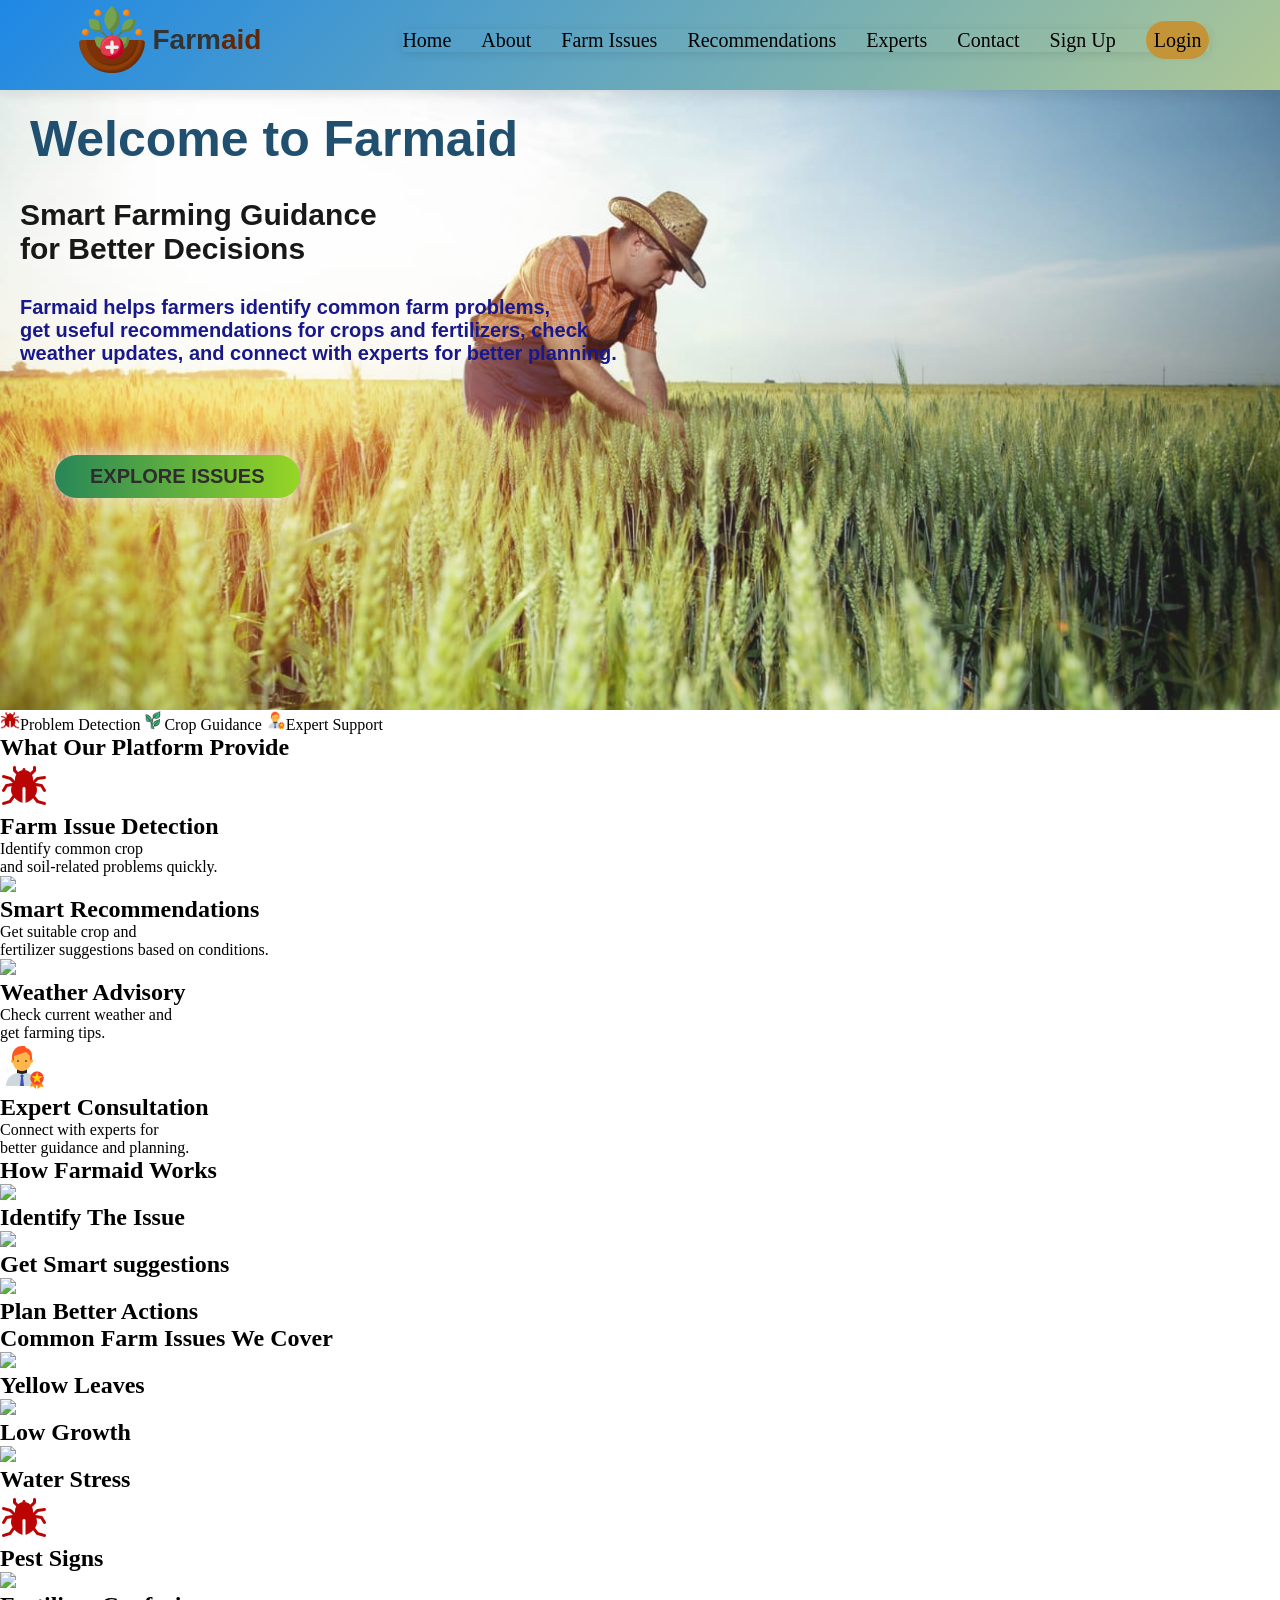
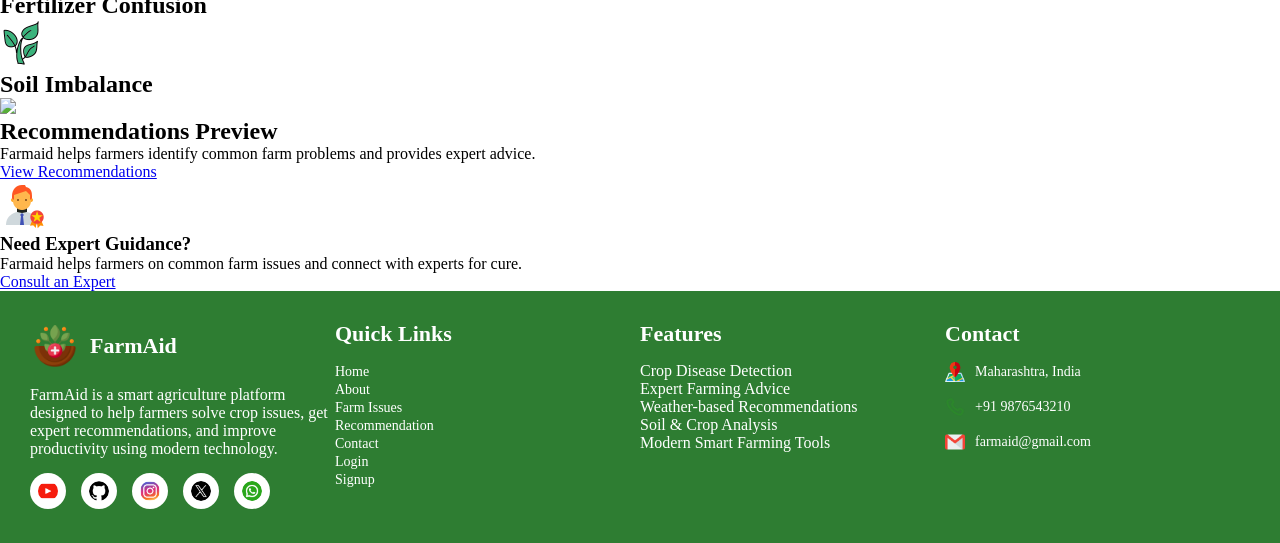
==== commit 856b9443: "added home" ====
--- a/index.html
+++ b/index.html
@@ -19,7 +19,7 @@
         </div>
         <div class="nav-menu">
 
-
+<a href="index.html" class="menu">Home</a>
 
             <a href="./pages/about.html" class="menu">About</a>
             <a href="./pages/farmissue.html" class="menu">Farm Issues</a>
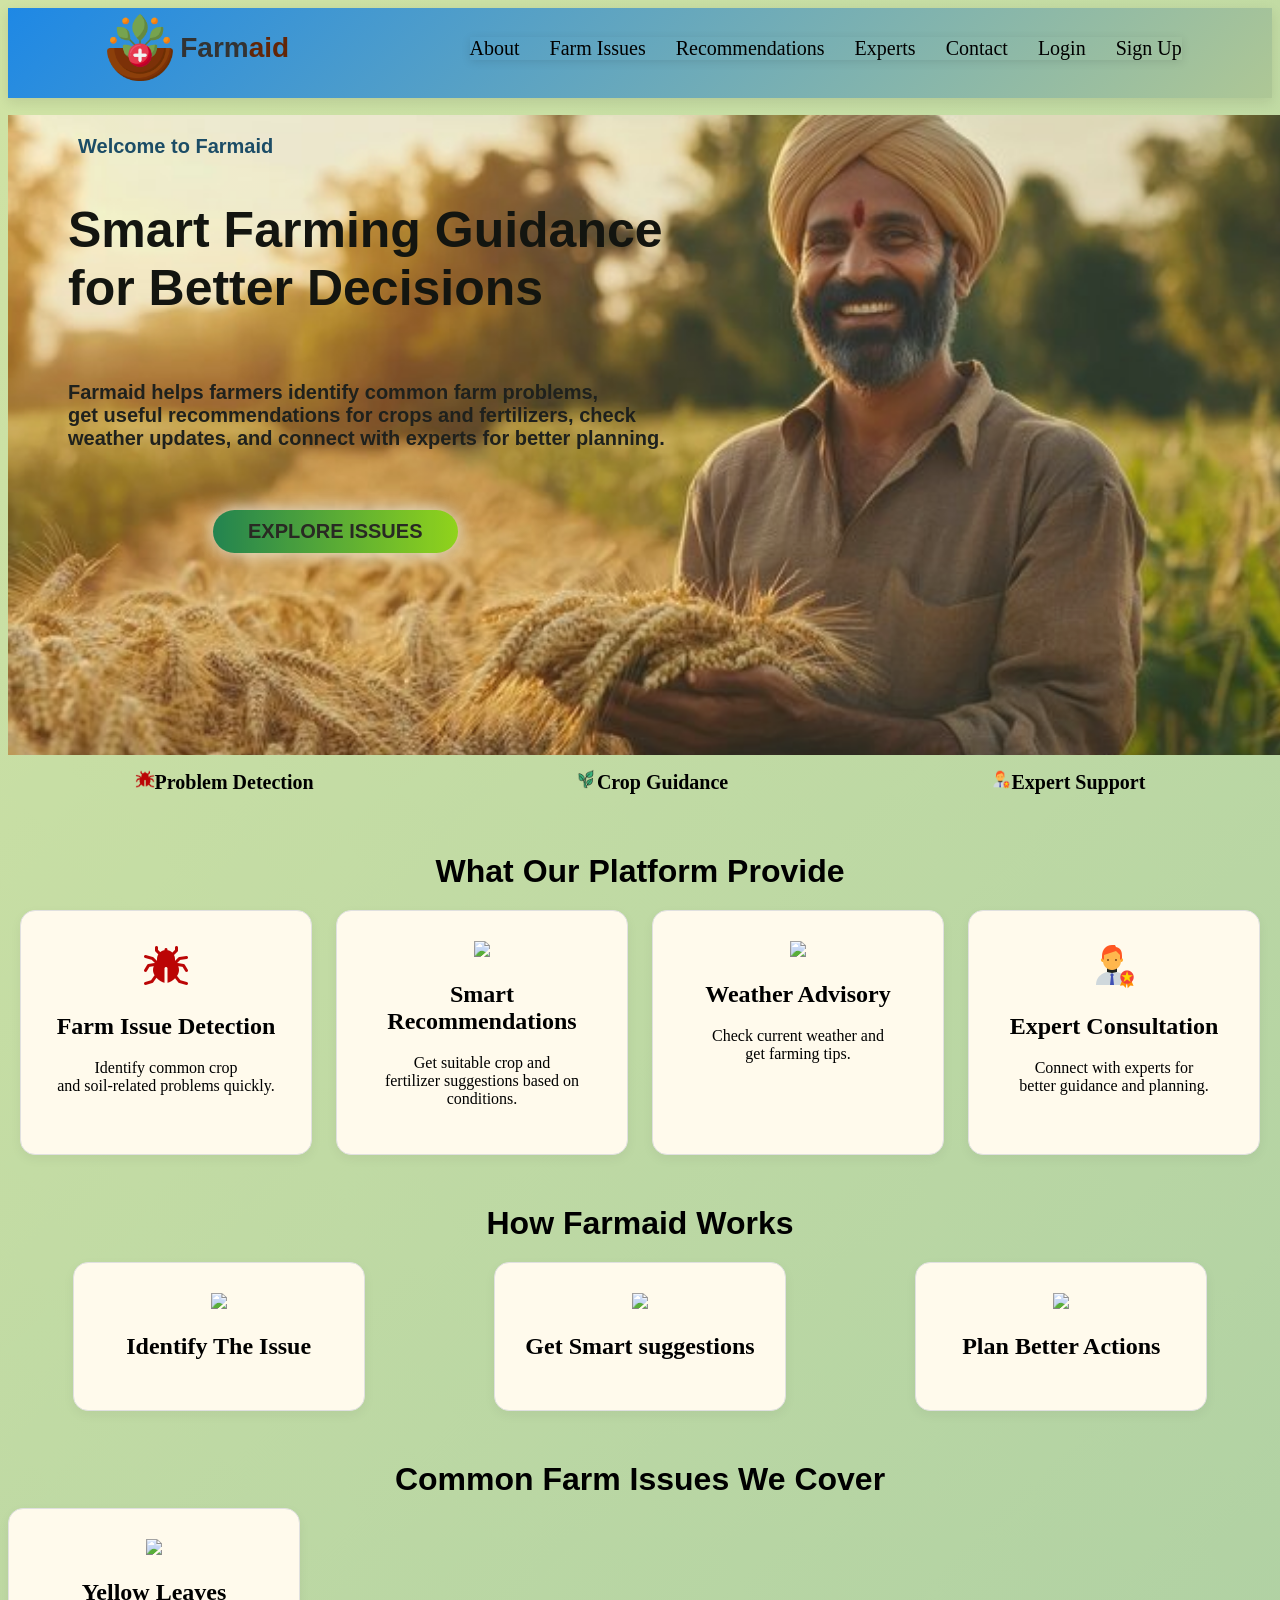
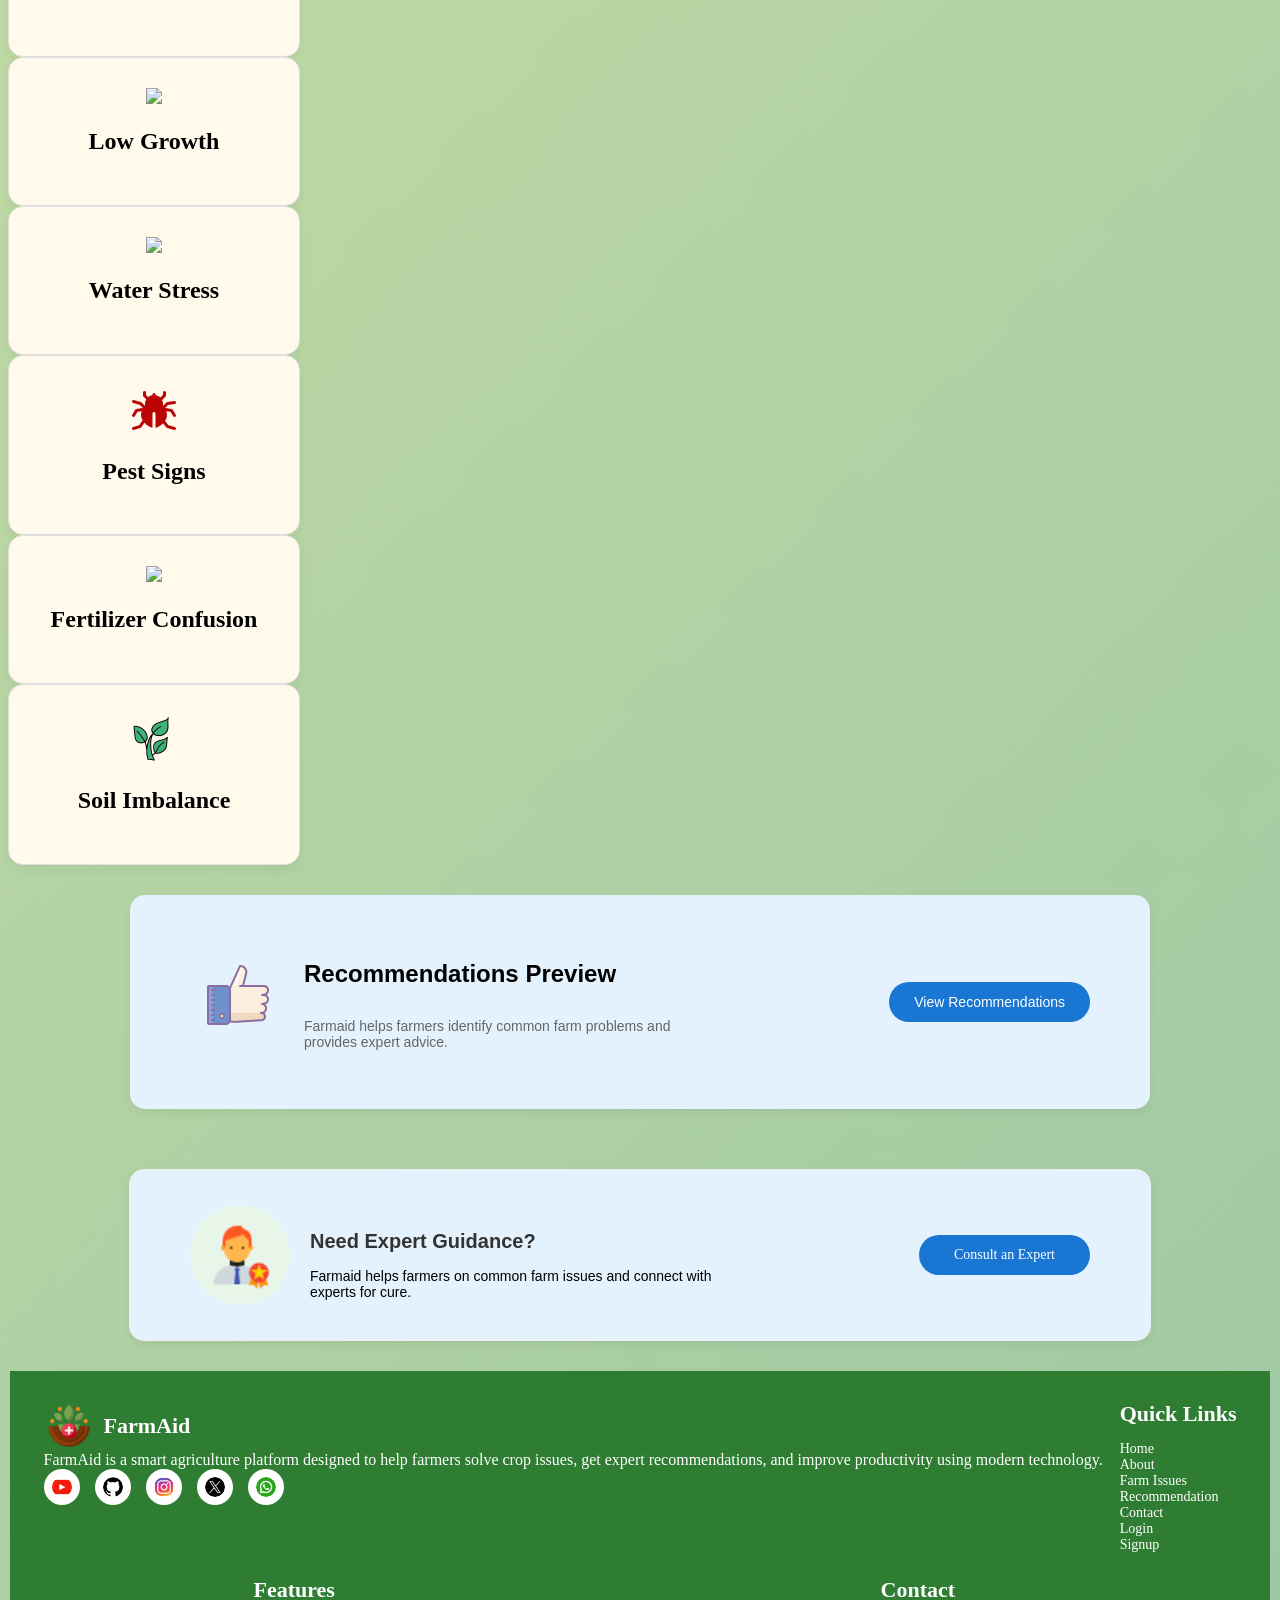
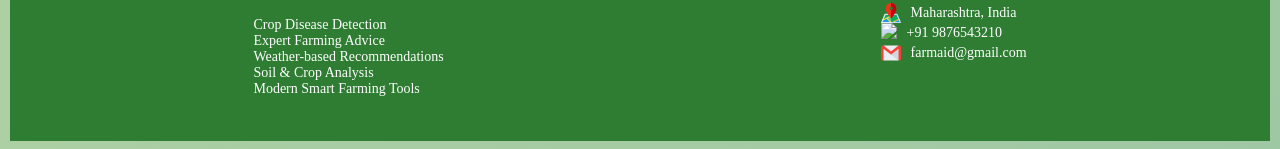
==== commit b01f0eec: "Merge branch 'main' into main" ====
--- a/index.html
+++ b/index.html
@@ -19,17 +19,16 @@
         </div>
         <div class="nav-menu">
 
-<a href="index.html" class="menu">Home</a>
+
 
             <a href="./pages/about.html" class="menu">About</a>
             <a href="./pages/farmissue.html" class="menu">Farm Issues</a>
             <a href="./pages/recommendation.html" class="menu">Recommendations</a>
             <a href="./pages/expert.html" class="menu">Experts</a>
             <a href="./pages/contact.html" class="menu">Contact</a>
-            <a href="./pages/sign-up.html" class="menu">Sign Up</a>
-            <a href="././pages/login.html" class="menu"><span class="lgin">Login</span></a>
-
-
+            <a href="./pages/login.html" class="menu"><span class="login">Login</span>
+            </a>
+            <a href="./pages/singup.html" class="menu">Sign Up</a>
 
         </div>
     </div>
@@ -294,4 +293,5 @@
 
 </body>
 
-</html>+</html>
+
--- a/css/navbar.css
+++ b/css/navbar.css
@@ -76,6 +76,38 @@
     
 }
 
+@media (max-width: 768px) {
+    .main-container {
+        flex-wrap: wrap;
+        padding: 10px 20px;
+    }
+
+    .hamburger {
+        display: block;
+        font-size: 24px;
+        padding-right: 80px;
+    }
+
+    .nav-menu {
+        display: none ;
+        flex-direction: column;
+        text-align: center;
+        gap: 10px;
+    }
+
+    .menu-toggle:checked~.nav-menu {
+        display: flex;
+    }
+
+    .menu-toggle:checked~.hamburger {
+        content: "x";
+    }
+
+    .menu {
+        font-size: 18px;
+    }
+}
+
 @media (max-width: 992px) {
 
     .main-container{
--- a/css/style.css
+++ b/css/style.css
@@ -1,17 +1,22 @@
-*{
+*body{
     margin: 0;
     padding: 0;
+    box-sizing: border-box;
+    
+}
+body{
+    background: linear-gradient(135deg, #d0e3a4, #9ec7a3)
 }
 
 .main-hero-section{
-    background-image: url(./../images/farmer-home-img2.jpeg);
-    background-size: cover;
+    background-image: url(./../images/farmer-home-img.jpg);
+    background-size:cover;
     background-position: center;
-    height: 60vh;
+    height: 70vh;
     width: 100%;
     opacity: 0.9;
-    padding-left: 10px;
-    padding-bottom: 80px;
+    padding-left: 50px;
+    padding-bottom: 10px;
 
 }
 .wlcome-heading{
@@ -20,32 +25,31 @@
     padding-top: 20px;
     padding-left: 20px;
     color: rgb(9, 61, 96);
-    font-size: 50px;
-    padding-bottom: 30px;
+    font-size: 20px;
+    padding-bottom: 10px;
 }
 .sub-heading{
     padding-bottom: 30px;
     padding-left: 10px;
-    font-size: 30px;
+    font-size: 50px;
     font-family: 'poppins',sans-serif;
 }
 .para1{
-    padding-bottom: 80px;
+    padding-bottom: 30px;
     font-size: 20px;
      padding-left: 10px;
     font-weight: 600;
     font-family: 'poppins',sans-serif;
-    color: navy;
+    color: rgb(13, 13, 15);
 }
 .issue-btn{
-margin-left: 50px;
-}
-.weather-btn{
-    margin-left: 50px;
-    
-}
+margin-left: 80px;
+}
+
+    
+
 .btns{
-    margin-left: 40px;
+    margin-left: 150px;
     
 }
 .issue-btn{
@@ -105,4 +109,400 @@
 }
 .clicable-btn{
     text-decoration: none;
-}+}
+.highlighted-text-container{
+    display: flex;
+    flex-direction: row;
+    justify-content: space-around;
+    font-size: 20px;
+    font-weight: 600;
+    align-items: center;
+    
+    gap: 10px;
+    
+}
+.high-text{
+    
+    padding: 9px;
+    gap: 5px;
+    margin-top: 5px;
+    
+   
+}
+.platform-hrading{
+    text-align: center;
+    margin-top: 50px;
+    margin-bottom: 10px;
+    font-weight: 700;
+    font-size: 32px;
+    font-family: 'poppins',sans-serif;
+
+}
+.platform-heading-data{
+    display: flex;
+    flex-direction: row;
+    justify-content: space-around;
+    margin-top: 20px;
+}
+.sub-card1{
+    border: 1px solid #e0e0e0;
+    background-color: #e3f2fd; 
+    border-radius: 15px;
+    padding: 30px 20px;
+    width: 250px;
+    text-align: center;
+    box-shadow: 0 4px 12px rgba(0,0,0,0.05);
+    transition: tranform 0.3s ease, box-shadow 0.3 ease;
+    background-color: #FFFAEC ;
+
+}
+
+.sub-card1:hover{
+    transform: translateY(-10px);
+    box-shadow: 0 10px 20px rgba(0,0,0,0.1);
+}
+.second-heading{
+    text-align: center;
+    margin-top: 50px;
+    margin-bottom: 10px;
+    font-weight: 700;
+    font-size: 32px;
+    font-family: 'poppins',sans-serif;
+}
+.stpes-cards{
+    border: 1px solid #e0e0e0;
+   background-color:  #FFFAEC; 
+    border-radius: 15px;
+    padding: 30px 20px;
+    width: 250px;
+    text-align: center;
+    box-shadow: 0 4px 12px rgba(0,0,0,0.05);
+    transition: tranform 0.3s ease, box-shadow 0.3 ease;
+    background-color: #FFFAEC ;
+
+
+
+}
+.stpes-cards:hover{
+    transform: translateY(-10px);
+    box-shadow: 0 10px 20px rgba(0,0,0,0.1);
+}
+.steps-contanair{
+    display: flex;
+    flex-direction: row;
+    justify-content: space-around;
+    margin-top: 20px;
+    
+}
+<<<<<<< HEAD
+.body{
+    background-color: lightgreen;
+}
+=======
+.isuue-contanair{
+     display: grid;
+     grid-template-columns:  repeat(3,1fr);
+     gap: 20px;
+     padding: 20px;
+     max-width: 900px;
+     margin: 0 auto;
+}
+.section-heading{
+    text-align: center;
+    margin-top: 50px;
+    margin-bottom: 10px;
+    font-weight: 700;
+    font-size: 32px;
+    font-family: 'poppins',sans-serif;
+}
+.recommendations-preview {
+    padding: 30px 20px;
+    display: flex;
+    justify-content: center;
+}
+
+.recommendation-card {
+    background-color: #e3f2fd; /* Light Blue background like image */
+    border-radius: 15px;
+    padding: 45px 60px;
+    width: 100%;
+    max-width: 900px;
+    display: flex;
+    align-items: center;
+    justify-content: space-between; /* Icon/Text left mein, Button right mein */
+    box-shadow: 0 4px 10px rgba(0,0,0,0.05);
+}
+
+.rec-left {
+    display: flex;
+    align-items: center;
+    gap: 20px;
+}
+
+.rec-icon {
+    font-size: 40px;
+    color: #2e7d32; /* Green icon color */
+    
+    padding: 15px;
+    border-radius: 12px;
+}
+
+.rec-text h3 {
+    font-size: 20px;
+    color: #333;
+    margin-bottom: 5px;
+}
+
+.rec-text p {
+    font-size: 14px;
+    color: #666;
+    max-width: 400px;
+    font-family: 'poppins',sans-serif;
+}
+.rcom-prewi-heading{
+    font-family: 'poppins',sans-serif;
+    padding-bottom: 10px;
+
+}
+
+/* Button Styling */
+.view-btn {
+    background-color: #1976d2; /* Main Blue color */
+    color: white;
+    padding: 12px 25px;
+    text-decoration: none;
+    border-radius: 25px;
+    font-weight: 500;
+    font-size: 14px;
+    font-family: 'poppins',sans-serif;
+    transition: background 0.3s ease;
+}
+
+.view-btn:hover {
+    background-color: #1565c0;
+}
+
+
+/* --- Blue CTA Banner --- */
+.footer-cta {
+    background-color: #94a7bc; /* Bright Blue like image */
+    padding: 40px 20px;
+    text-align: center;
+    color: white;
+}
+
+.footer-cta h3 {
+    margin-bottom: 20px;
+    font-size: 22px;
+}
+
+.cta-buttons {
+    display: flex;
+    justify-content: center;
+    gap: 15px;
+}
+
+.btn-explore, .btn-contact {
+    padding: 10px 25px;
+    border-radius: 25px;
+    text-decoration: none;
+    font-weight: bold;
+    font-size: 14px;
+}
+.btn-explore:hover{
+    
+    color:black;
+    box-shadow: 1px 2px rgb(143, 131, 131);
+
+}
+ .btn-contact:hover{
+   
+    color:black;
+    box-shadow: 1px 2px rgb(143, 131, 131);
+}
+
+.btn-explore {
+    background: white;
+    color: #007bff;
+}
+
+.btn-contact {
+    background: #ff9800; /* Orange color like image */
+    color: white;
+}
+
+/* --- Main Footer (Dark Section) --- */
+.main-footer {
+    background-color: #2c3237; /* Dark Navy Blue */
+    color: #e0e0e0;
+
+    padding: 30px 0 10px 0;
+}
+
+.footer-container {
+    max-width: 1200px;
+    margin: 0 auto;
+    display: flex;
+    justify-content:space-between;
+    flex-wrap: wrap;
+    padding: 0 40px;
+    gap: 10px;
+    align-items: flex-start;
+}
+
+.footer-col {
+    flex: 1;
+    min-width: 150px;
+    margin-bottom: 30px;
+    margin-right: 10px;
+    margin-left: 20px;
+}
+
+.footer-logo {
+    color: white;
+    margin-bottom: 15px;
+    display: flex;
+    flex-direction: row;
+    align-items: center;
+}
+
+.footer-col h4 {
+    color: white;
+    margin-bottom: 20px;
+    border-bottom: 2px solid #007bff;
+    display: inline-block;
+    text-decoration: none;
+    
+}
+
+.footer-col ul {
+    list-style: none;
+    padding: 0;
+}
+
+.footer-col ul li {
+    margin-bottom: 10px;
+}
+
+.footer-col ul li a {
+    color: #ccc;
+    text-decoration: none;
+    transition: color 0.3s;
+}
+
+.footer-col ul li a:hover {
+    color: white;
+}
+
+.social-icons {
+    display: flex;
+    gap: 10px;
+    margin-top: 15px;
+    font-size: 20px;
+}
+.email{
+    display: flex;
+    flex-direction: row;
+    align-items: center;
+}
+.call{
+    color: white;
+}
+.social-icons a {
+    color: white;
+}
+
+/* Footer Copyright bar */
+.footer-bottom {
+    text-align: center;
+    border-top: 1px solid #1b263b;
+    margin-top: 20px;
+    padding-top: 20px;
+    font-size: 12px;
+    color: #888;
+}
+.expert-preview {
+    padding: 30px 20px;
+    display: flex;
+    justify-content: center;
+}
+
+.expert-card {
+    background-color: #e3f2fd;
+    border: 1px solid #f0f0f0;
+    border-radius: 15px;
+    padding: 35px 60px;
+    width: 100%;
+    max-width: 900px;
+    display: flex;
+    align-items: center;
+    justify-content: space-between; /* Isse image left aur button right mein set honge */
+    box-shadow: 0 4px 10px rgba(0,0,0,0.05); /* Light shadow like image */
+}
+
+.exp-left {
+    display: flex;
+    align-items: center;
+    gap: 20px;
+}
+
+.exp-icon {
+    font-size: 45px;
+    color: #2e7d32; /* Green icon color */
+    background: #e8f5e9; /* Light green background circle */
+    padding: 15px;
+    border-radius: 50%;
+    display: flex;
+    justify-content: center;
+    align-items: center;
+    width: 70px;
+    height: 70px;
+}
+
+
+.exp-icon img {
+    width: 100%;
+    height: auto;
+}
+
+.exp-text h3 {
+    font-size: 20px;
+    
+    color: #333;
+    margin-bottom: 5px;
+}
+
+.exp-text p {
+    font-size: 14px;
+    
+    max-width: 450px;
+    margin: 0;
+    font-family: 'poppins',sans-serif;
+}
+
+/* Button Styling */
+.consult-btn {
+    background-color: #1976d2; /* Main Blue color */
+    color: white;
+    padding: 12px 35px;
+    text-decoration: none;
+    border-radius: 25px;
+    font-weight: 500;
+    font-size: 14px;
+    transition: background 0.3s ease;
+    display: inline-block;
+}
+
+.consult-btn:hover {
+    background-color: #1565c0;
+}
+
+.expert-head{
+    font-family: 'poppins',sans-serif;
+    padding-bottom: 10px;
+    font-weight: 600;
+
+}
+
+
+>>>>>>> b3c77e17f6102c3cb9be46145fee0f140c8c756d
--- a/css/footer.css
+++ b/css/footer.css
@@ -1,16 +1,25 @@
 /* FOOTER */
 .footer-container {
+  
+display: flex;
+justify-content: space-around;
+padding: 30px;
+background-color: #2e7d32;
+color: white;
     display: flex;
     justify-content: space-around;
     padding: 30px;
     background-color: #2e7d32;
     color: white;
+
 }
 
 /* SECTIONS */
 .footer-section-1,
 .footer-section-2,
 .footer-section-3,
+gap: 15px;
+width: 25%;
 .footer-section-4 {
     display: flex;
     flex-direction: column;
@@ -20,6 +29,9 @@
 
 /* LOGO */
 .logo-container {
+display: flex;
+align-items: center;
+font-size: 22px;
     display: flex;
     align-items: center;
     gap: 10px;
@@ -31,6 +43,10 @@
 
 /* SOCIAL ICONS */
 .social-icon-container {
+
+display: flex;
+gap: 15px;
+cursor: pointer;
     display: flex;
     gap: 15px;
 }
@@ -46,6 +62,15 @@
 
 /* LINKS */
 .menu-subitem {
+
+text-decoration: none;
+color: white;
+font-size: 14px;
+}
+
+ul {
+list-style: none;
+padding: 0;
     text-decoration: none;
     color: white;
     font-size: 14px;
@@ -58,6 +83,11 @@
 
 /* CONTACT */
 .contact-item {
+
+display: flex;
+align-items: center;
+gap: 10px;
+
     display: flex;
     align-items: center;
     gap: 10px;
@@ -66,6 +96,8 @@
 /* RESPONSIVE */
 @media (max-width: 768px) {
 
+
+.footer-container {
     .footer-container {
         flex-direction: column;
         gap: 25px;
@@ -87,4 +119,5 @@
     .contact-item {
         justify-content: center;
     }
-}+}
+
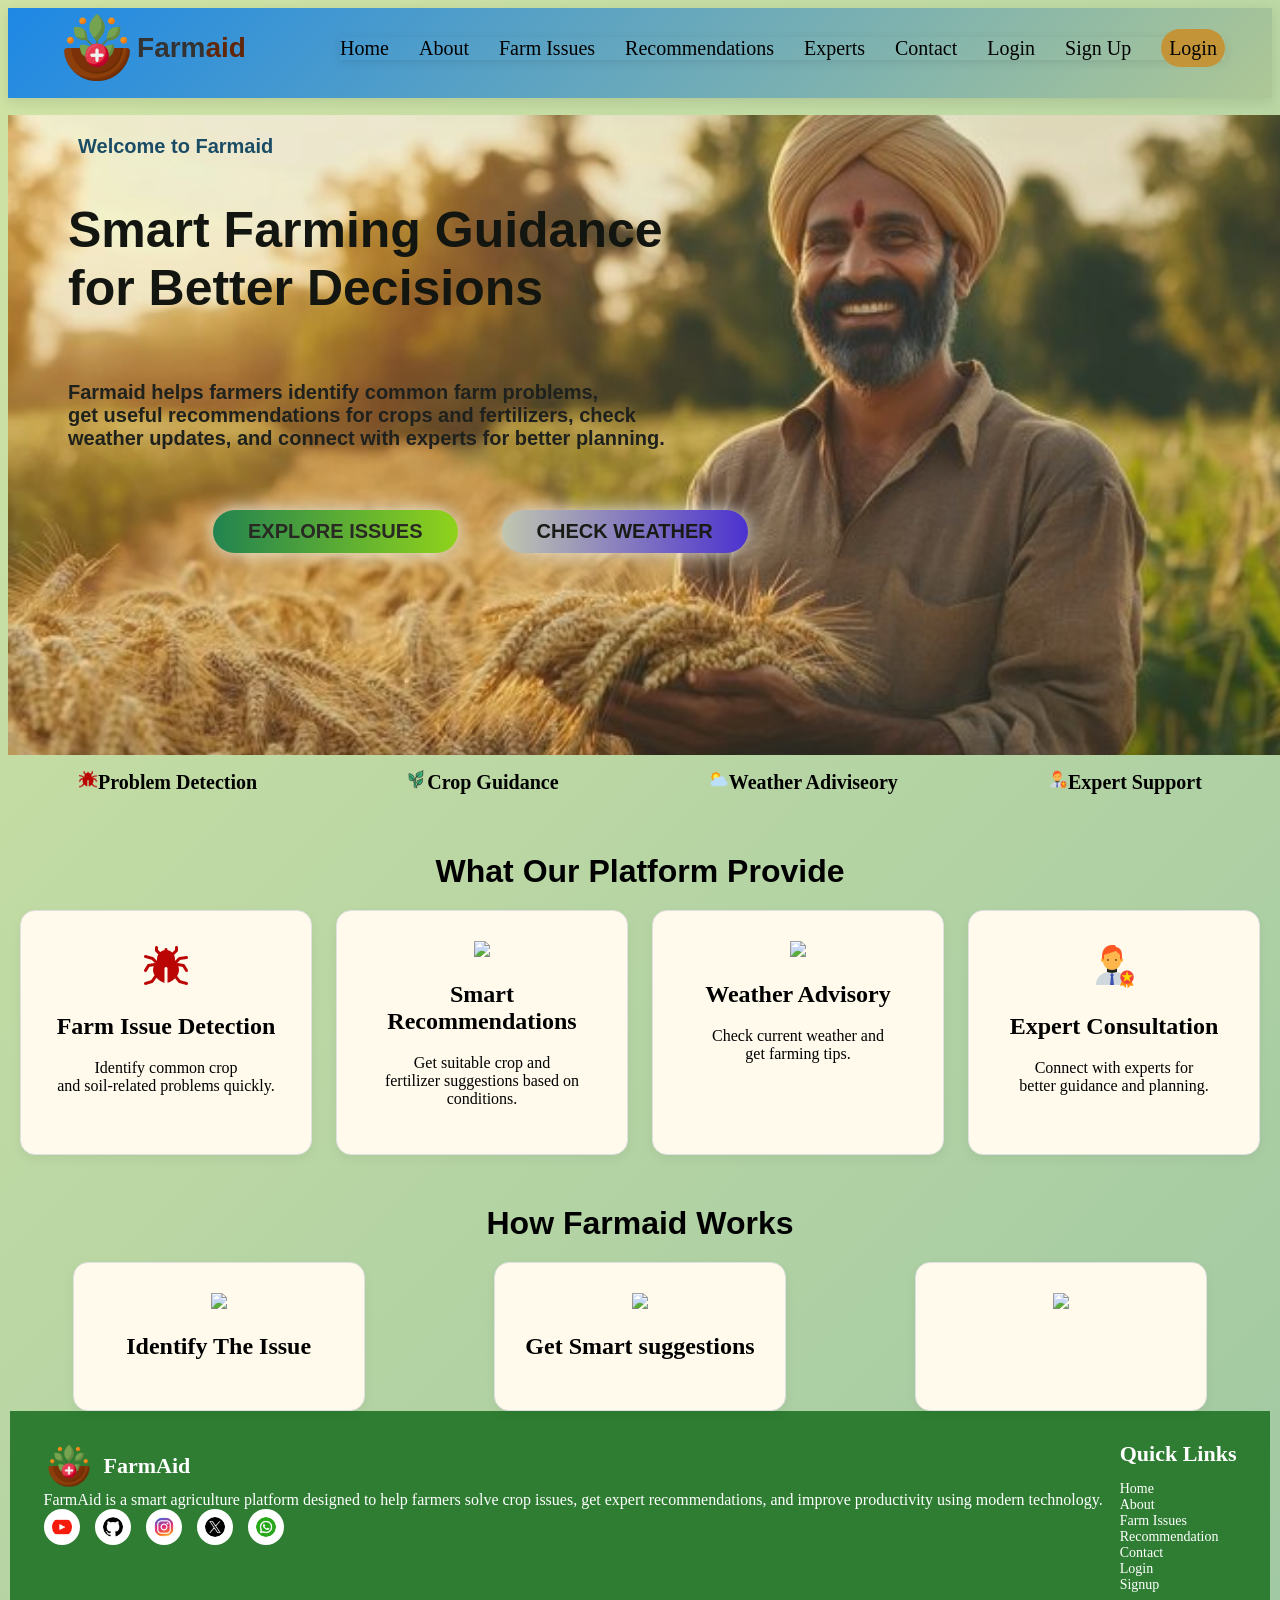
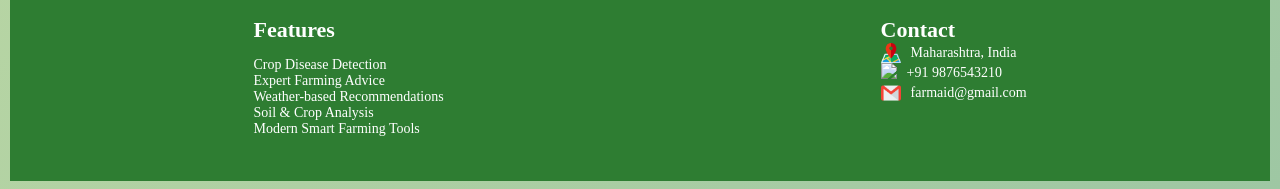
==== commit db088f12: "added login/singup in navbar" ====
--- a/index.html
+++ b/index.html
@@ -16,19 +16,19 @@
 
             <span class="farm">Farm</span><span class="aid">aid</span>
 
-        </div>
+     </div>
         <div class="nav-menu">
-
-
-
-            <a href="./pages/about.html" class="menu">About</a>
-            <a href="./pages/farmissue.html" class="menu">Farm Issues</a>
-            <a href="./pages/recommendation.html" class="menu">Recommendations</a>
-            <a href="./pages/expert.html" class="menu">Experts</a>
-            <a href="./pages/contact.html" class="menu">Contact</a>
-            <a href="./pages/login.html" class="menu"><span class="login">Login</span>
-            </a>
-            <a href="./pages/singup.html" class="menu">Sign Up</a>
+            <a href="./index.html" class="menu">Home</a>
+            <a href="./about.html" class="menu">About</a>
+            <a href="./farmissue.html" class="menu">Farm Issues</a>
+            <a href="./recommendation.html" class="menu">Recommendations</a>
+            <a href="./expert.html" class="menu">Experts</a>
+            <a href="./contact.html" class="menu">Contact</a>
+            <a href="../pages/login.html" class="menu">Login</a>
+            <a href="../pages/sign-up.html" class="menu">Sign Up</a>
+     
+
+            <a href="./contact.html" class="menu"><span class="lgin">Login</span></a>
 
         </div>
     </div>
@@ -41,7 +41,8 @@
                 crops and fertilizers, check<br> weather updates, and connect with experts for better planning.</p>
             <div class="btns"><a href="./pages/farmissue.html" class="clicable-btn"><button class="issue-btn"
                         class="btn-grad">Explore Issues</button></a>
-
+                <a href="./pages/weather.html" class="clicable-btn"><button class="weather-btn">Check
+                        Weather</button></a>
             </div>
 
         </div>
@@ -49,8 +50,8 @@
         <div class="highlighted-text-container">
             <span class="high-text"><img src="./images/bug-icon.png" height="20px">Problem Detection</span>
             <span class="high-text"><img src="./images/plant-icon.png" height="20px">Crop Guidance</span>
-
-            <span class="high-text"><img src="./images/expert-icon.png" height="20px">Expert Support</span>
+            <span class="high-text"><img src="./images/cloudsun-icon.png" height="20px">Weather Adiviseory</span>
+            <span class="high-text"><img src="./images/expert-icon.png" height="20px">Expert Support
 
             </span>
         </div>
@@ -95,7 +96,7 @@
             </div>
 
         </div>
-        <!--how work  our website section-->
+        <!--how work section-->
         <section>
             <h2 class="second-heading">How Farmaid Works</h2>
         </section>
@@ -110,188 +111,110 @@
             </div>
             <div class="stpes-cards">
                 <img src="./images/calendar-icon.png" height="48px">
-                <h2>Plan Better Actions</h2>
-            </div>
-        </div>
-
-
-        
-        <!-- FOOTER END -->
-
-
-
-
-        <!--farm issue cover code-->
-        <section>
-            <h2 class="section-heading">Common Farm Issues We Cover</h2>
-        </section>
-        <div class="isuue-contanair">
-            <div class="stpes-cards">
-                <div class="issue-icon"><img src="./images/leaf-icon.png"></div>
-                <h2>Yellow Leaves</h2>
-            </div>
-            <div class="stpes-cards">
-                <div class="issue-icon"><img src="./images/plant-pot-icon.png"></i></div>
-                <h2>Low Growth</h2>
-            </div>
-            <div class="stpes-cards">
-                <div class="issue-icon"><img src="./images/water-droplets-icon.png"></i></div>
-                <h2>Water Stress</h2>
-            </div>
-            <div class="stpes-cards">
-                <div class="issue-icon"><img src="./images/bug-icon.png"></i></div>
-                <h2>Pest Signs</h2>
-            </div>
-            <div class="stpes-cards">
-                <div class="issue-icon"><img src="./images/fertilizer-bag-icon.png"></i></div>
-                <h2>Fertilizer Confusion</h2>
-            </div>
-            <div class="stpes-cards">
-                <div class="issue-icon"><img src="./images/plant-icon.png" height="48px"></i></div>
-                <h2>Soil Imbalance</h2>
-            </div>
-        </div>
-        <!--reccomndation preview section-->
-        <section class="recommendations-preview">
-            <div class="recommendation-card">
-                <div class="rec-left">
-                    <div class="rec-icon">
-                        <img src="./images/recommndation-icon.png">
-                    </div>
-                    <div class="rec-text">
-                        <h2 class="rcom-prewi-heading">Recommendations Preview</h2>
-                        <p>Farmaid helps farmers identify common farm problems and provides expert advice.</p>
-                    </div>
-                </div>
-                <div class="rec-right">
-                    <a href="./pages/recommendation.html" class="view-btn">View Recommendations</a>
-                </div>
-            </div>
-        </section>
-
-        <!--expert prewie card-->
-
-        <section class="expert-preview">
-            <div class="expert-card">
-                <div class="exp-left">
-                    <div class="exp-icon">
-                        <img src="./images/expert-icon.png">
-                    </div>
-                    <div class="exp-text">
-                        <h3 class="expert-head">Need Expert Guidance?</h3>
-                        <p>Farmaid helps farmers on common farm issues and connect with experts for cure.</p>
-                    </div>
-                </div>
-                <div class="exp-right">
-                    <a href="./pages/expert.html" class="consult-btn">Consult an Expert</a>
-                </div>
-            </div>
-        </section>
-
+            </div>
+        </div>
         <!-- FOOTER START -->
-         <div class="footer-box">
-        <div class="footer-container">
-
-            <!-- SECTION 1 -->
-            <div class="footer-section-1">
-                <div class="logo-container">
-                    <img src="./images/logo-icon.png" alt="logo" height="50px">
-                    <b class="project-name">FarmAid</b>
-                </div>
-
-                <span>
-                    FarmAid is a smart agriculture platform designed to help farmers solve crop issues,
-                    get expert recommendations, and improve productivity using modern technology.
-                </span>
-
-                <div class="social-icon-container">
-
-                    <a href="#" target="_blank">
-                        <img src="./images/youtube.png" class="social-icon" >
-                    </a>
-
-                    <a href="#" target="_blank">
-                        <img src="./images/github.png" class="social-icon">
-                    </a>
-
-                    <a href="#" target="_blank">
-                        <img src="./images/instagram.png" class="social-icon">
-                    </a>
-
-                    <a href="#" target="_blank">
-                        <img src="./images/twitter.png" class="social-icon">
-                    </a>
-
-                    <a href="#" target="_blank">
-                        <img src="./images/whatsapp.png" class="social-icon">
-                    </a>
-
-                </div>
-            </div>
-
-            <!-- SECTION 2 -->
-            <div class="footer-section-2">
-                <b class="project-name">Quick Links</b>
-
-                <ul>
-                    <li><a href="./index.html" class="menu-subitem">Home</a></li>
-                    <li><a href="./pages/about.html" class="menu-subitem">About</a></li>
-                    <li><a href="./pages/farmissue.html" class="menu-subitem">Farm Issues</a></li>
-                    <li><a href="./pages/recommendation.html" class="menu-subitem">Recommendation</a></li>
-                    <li><a href="./pages/contact.html" class="menu-subitem">Contact</a></li>
-                    <li><a href="./pages/login.html" class="menu-subitem">Login</a></li>
-                    <li><a href="./pages/signup.html" class="menu-subitem">Signup</a></li>
-                </ul>
-            </div>
-
-            <!-- SECTION 3 -->
-            <div class="footer-section-3">
-                <b class="project-name">Features</b>
-
-                <ul>
-                    <li>Crop Disease Detection</li>
-                    <li>Expert Farming Advice</li>
-                    <li>Weather-based Recommendations</li>
-                    <li>Soil & Crop Analysis</li>
-                    <li>Modern Smart Farming Tools</li>
-                </ul>
-            </div>
-
-            <!-- SECTION 4 -->
-            <div class="footer-section-4">
-                <b class="project-name">Contact</b>
-
-                <div class="contact-item">
-                    <img src="./images/map.png" height="20px">
-                    <a href="#" class="menu-subitem">
-                        Maharashtra, India
-                    </a>
-                </div>
-
-                <div class="contact-item">
-                    <img src="./images/call.png" height="20px">
-                    <a href="tel:+919876543210" class="menu-subitem">
-                        +91 9876543210
-                    </a>
-                </div>
-
-                <div class="contact-item">
-                    <img src="./images/gmail.png" height="20px">
-                    <a href="mailto:farmaid@gmail.com" class="menu-subitem">
-                        farmaid@gmail.com
-                    </a>
-                </div>
-
-            </div>
-
-        </div>
-        </div>
-
-
-
-        
+<div class="footer-container">
+
+    <!-- SECTION 1 -->
+    <div class="footer-section-1">
+        <div class="logo-container">
+            <img src="./images/logo-icon.png" alt="logo" height="50px">
+            <b class="project-name">FarmAid</b>
+        </div>
+
+        <span>
+            FarmAid is a smart agriculture platform designed to help farmers solve crop issues,
+            get expert recommendations, and improve productivity using modern technology.
+        </span>
+
+        <div class="social-icon-container">
+
+            <a href="#" target="_blank">
+                <img src="./images/youtube.png" class="social-icon">
+            </a>
+
+            <a href="#" target="_blank">
+                <img src="./images/github.png" class="social-icon">
+            </a>
+
+            <a href="#" target="_blank">
+                <img src="./images/instagram.png" class="social-icon">
+            </a>
+
+            <a href="#" target="_blank">
+                <img src="./images/twitter.png" class="social-icon">
+            </a>
+
+            <a href="#" target="_blank">
+                <img src="./images/whatsapp.png" class="social-icon">
+            </a>
+
+        </div>
+    </div>
+
+    <!-- SECTION 2 -->
+    <div class="footer-section-2">
+        <b class="project-name">Quick Links</b>
+
+        <ul>
+            <li><a href="./index.html" class="menu-subitem">Home</a></li>
+            <li><a href="./pages/about.html" class="menu-subitem">About</a></li>
+            <li><a href="./pages/farmissue.html" class="menu-subitem">Farm Issues</a></li>
+            <li><a href="./pages/recommendation.html" class="menu-subitem">Recommendation</a></li>
+            <li><a href="./pages/contact.html" class="menu-subitem">Contact</a></li>
+            <li><a href="./pages/login.html" class="menu-subitem">Login</a></li>
+            <li><a href="./pages/signup.html" class="menu-subitem">Signup</a></li>
+        </ul>
+    </div>
+
+    <!-- SECTION 3 -->
+    <div class="footer-section-3">
+        <b class="project-name">Features</b>
+
+        <ul>
+            <li>Crop Disease Detection</li>
+            <li>Expert Farming Advice</li>
+            <li>Weather-based Recommendations</li>
+            <li>Soil & Crop Analysis</li>
+            <li>Modern Smart Farming Tools</li>
+        </ul>
+    </div>
+
+<!-- SECTION 4 -->
+    <div class="footer-section-4">
+        <b class="project-name">Contact</b>
+
+        <div class="contact-item">
+            <img src="../images/map.png" height="20px">
+            <a href="#" class="menu-subitem">
+                Maharashtra, India
+            </a>
+        </div>
+
+        <div class="contact-item">
+            <img src="../images/call.png" height="20px">
+            <a href="tel:+919876543210" class="menu-subitem">
+                +91 9876543210
+            </a>
+        </div>
+
+        <div class="contact-item">
+            <img src="../images/gmail.png" height="20px">
+            <a href="mailto:farmaid@gmail.com" class="menu-subitem">
+                farmaid@gmail.com
+            </a>
+        </div>
+
+    </div>
+
+</div>
+<!-- FOOTER END -->
+
+
+
+
 
 </body>
 
 </html>
-
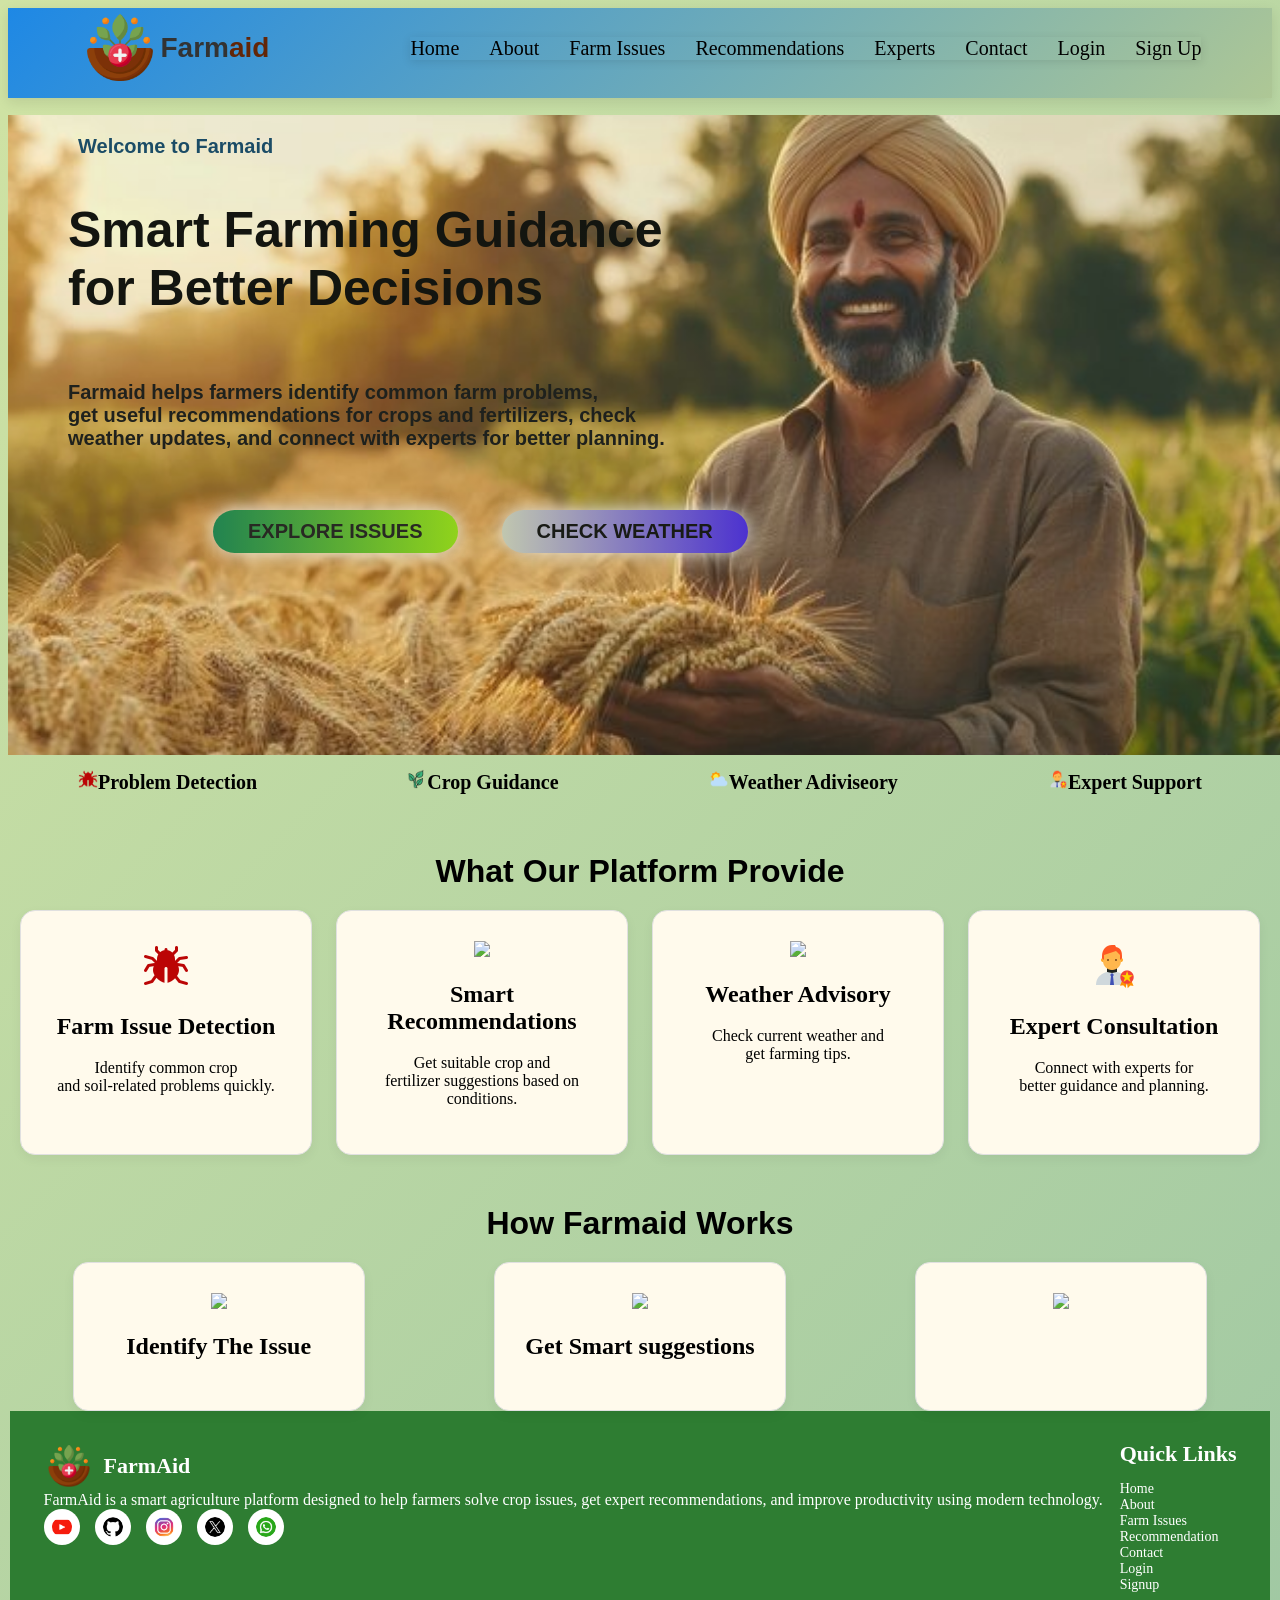
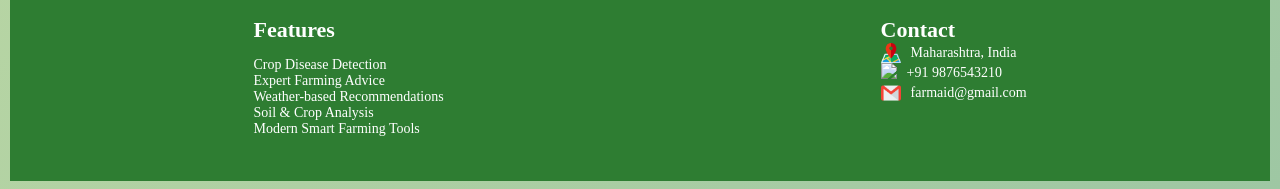
==== commit 650ebbf2: "added icons" ====
--- a/index.html
+++ b/index.html
@@ -28,8 +28,6 @@
             <a href="../pages/sign-up.html" class="menu">Sign Up</a>
      
 
-            <a href="./contact.html" class="menu"><span class="lgin">Login</span></a>
-
         </div>
     </div>
     <div>
@@ -186,21 +184,21 @@
         <b class="project-name">Contact</b>
 
         <div class="contact-item">
-            <img src="../images/map.png" height="20px">
+            <img src="./images/map.png" height="20px">
             <a href="#" class="menu-subitem">
                 Maharashtra, India
             </a>
         </div>
 
         <div class="contact-item">
-            <img src="../images/call.png" height="20px">
+            <img src="./images/call.png" height="20px">
             <a href="tel:+919876543210" class="menu-subitem">
                 +91 9876543210
             </a>
         </div>
 
         <div class="contact-item">
-            <img src="../images/gmail.png" height="20px">
+            <img src="./images/gmail.png" height="20px">
             <a href="mailto:farmaid@gmail.com" class="menu-subitem">
                 farmaid@gmail.com
             </a>
